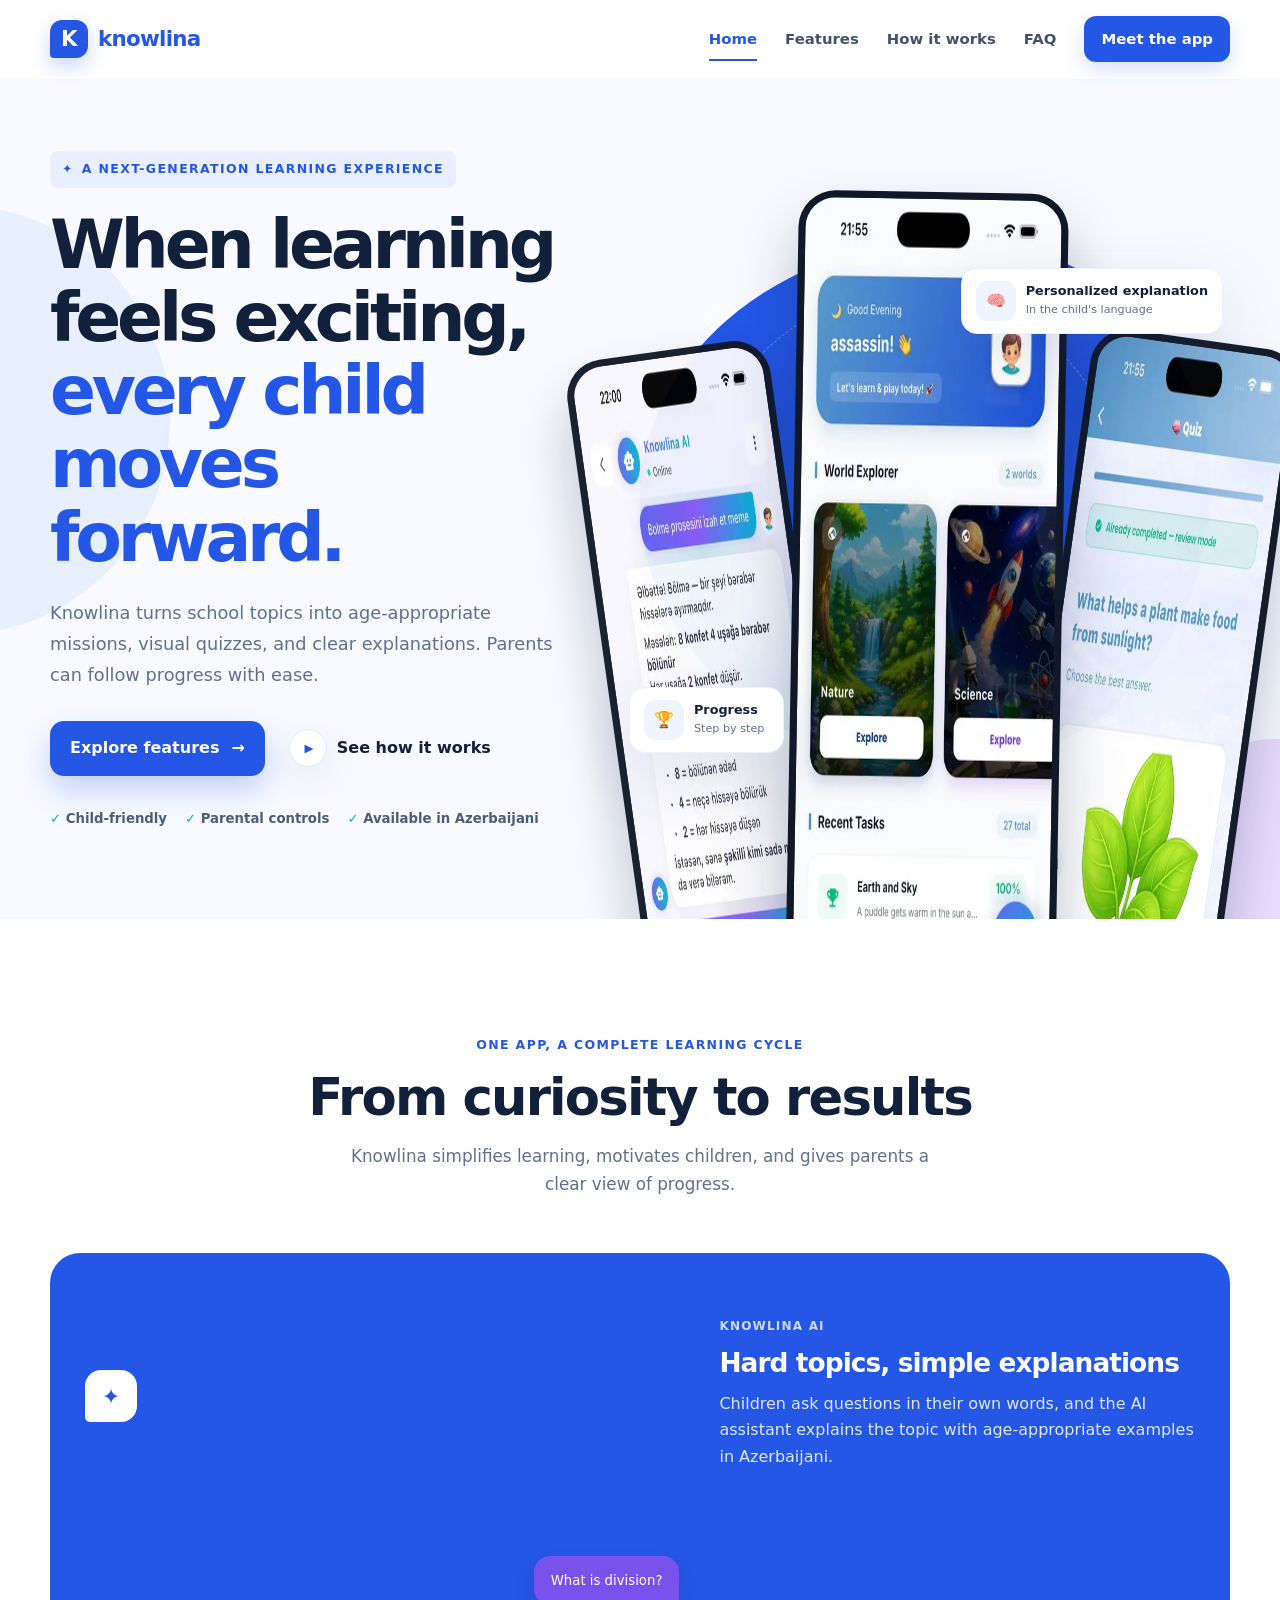
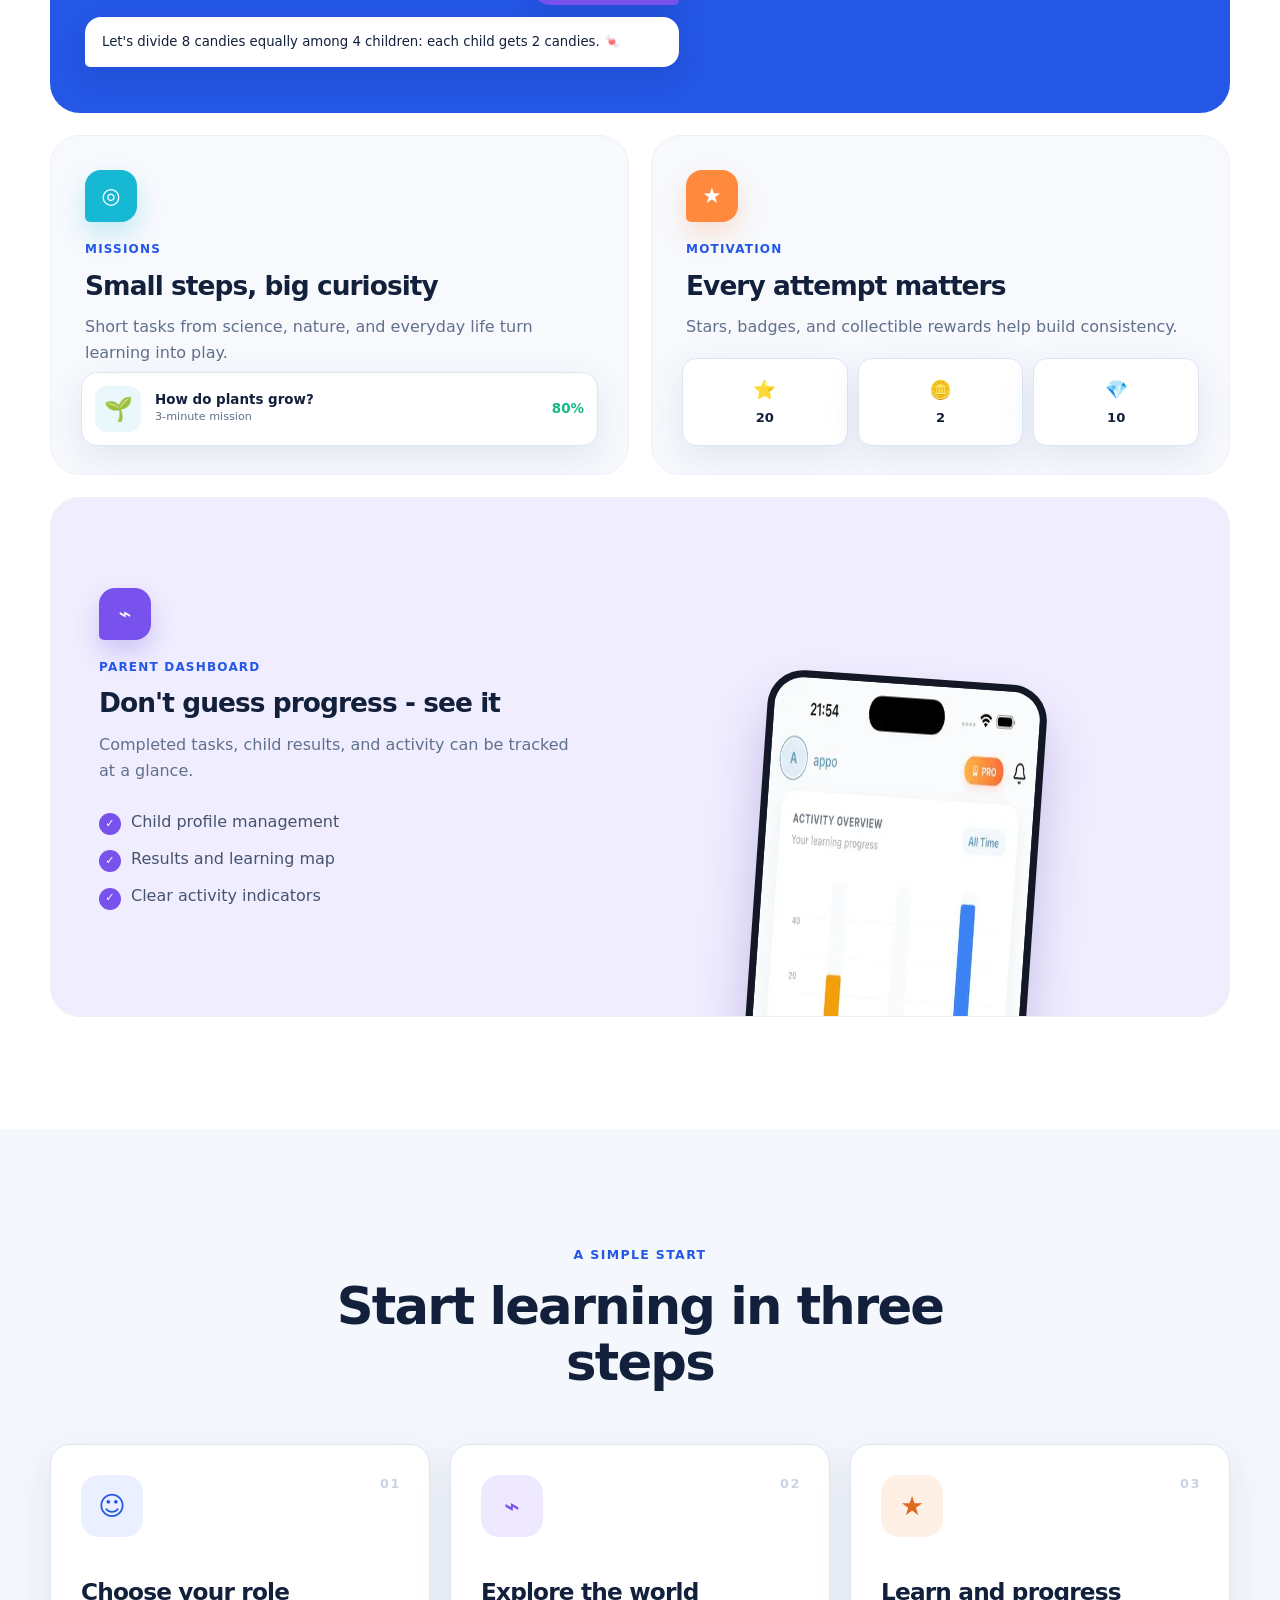
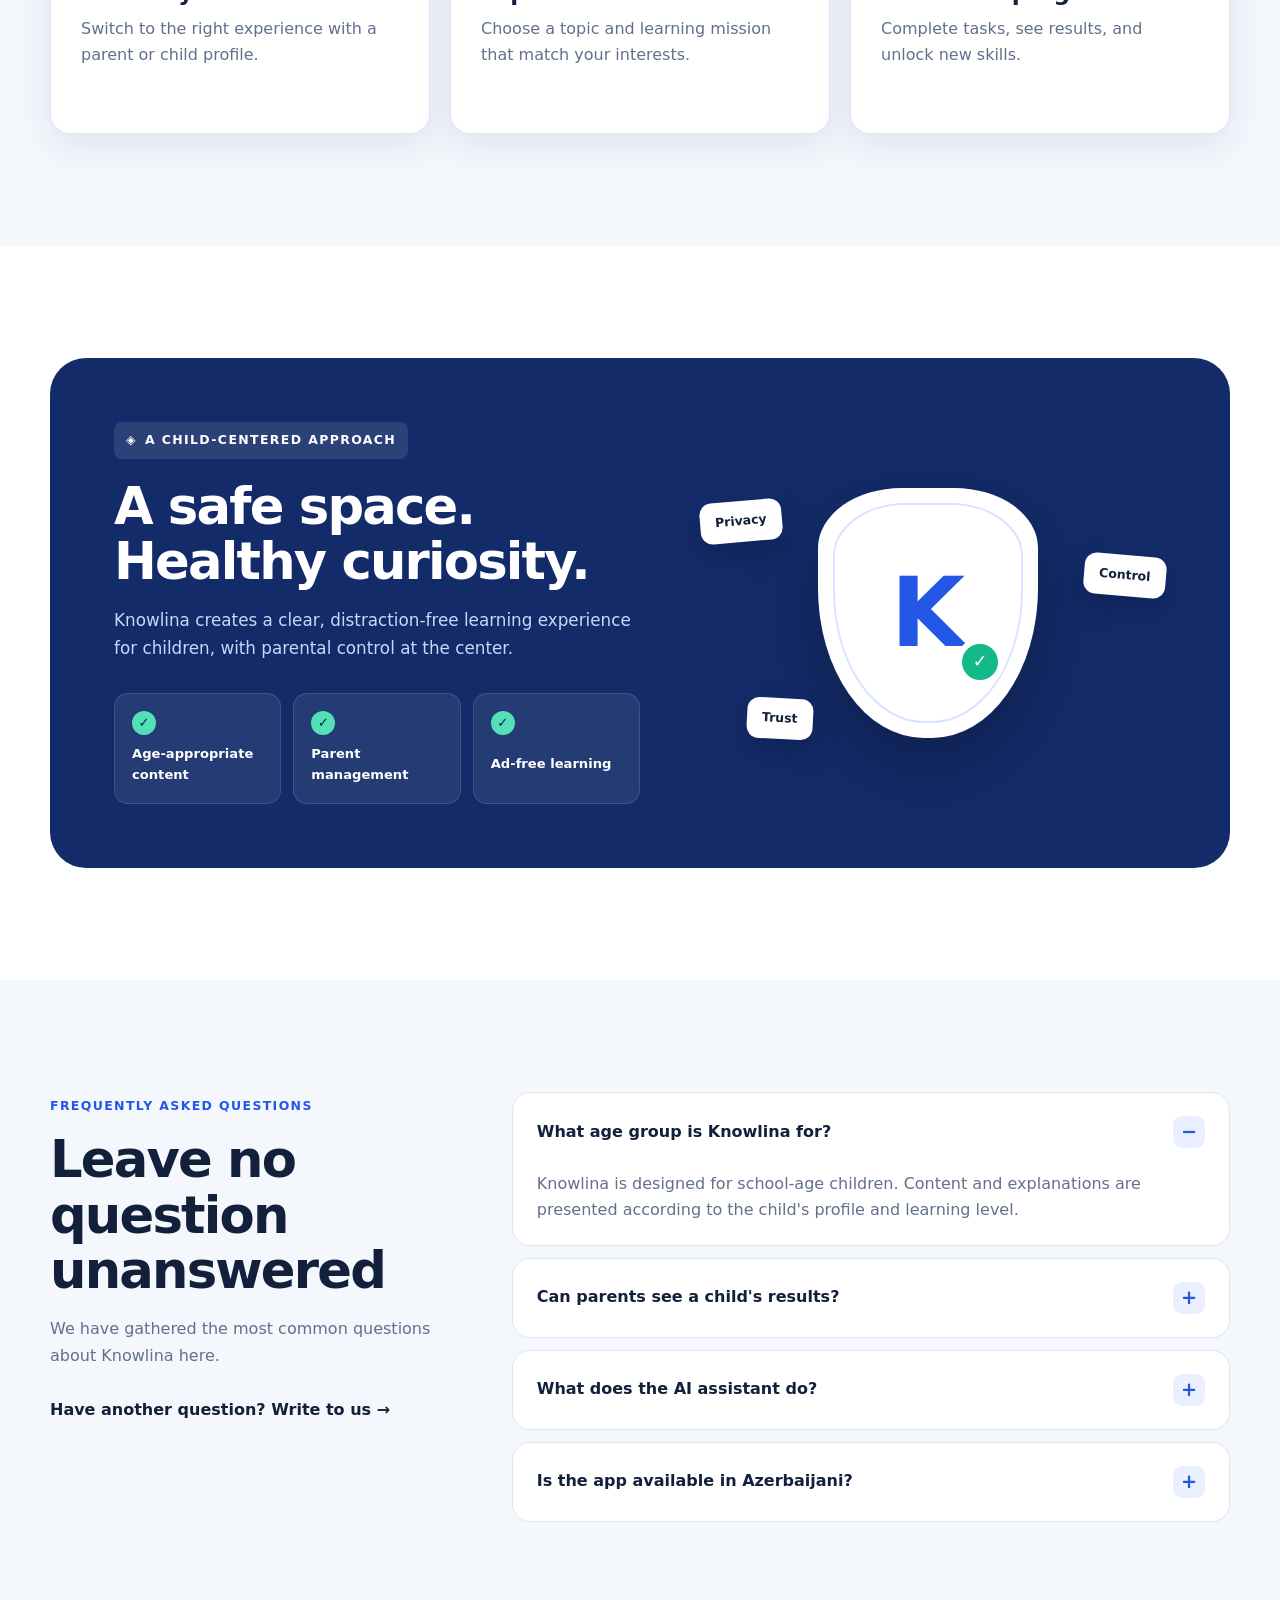
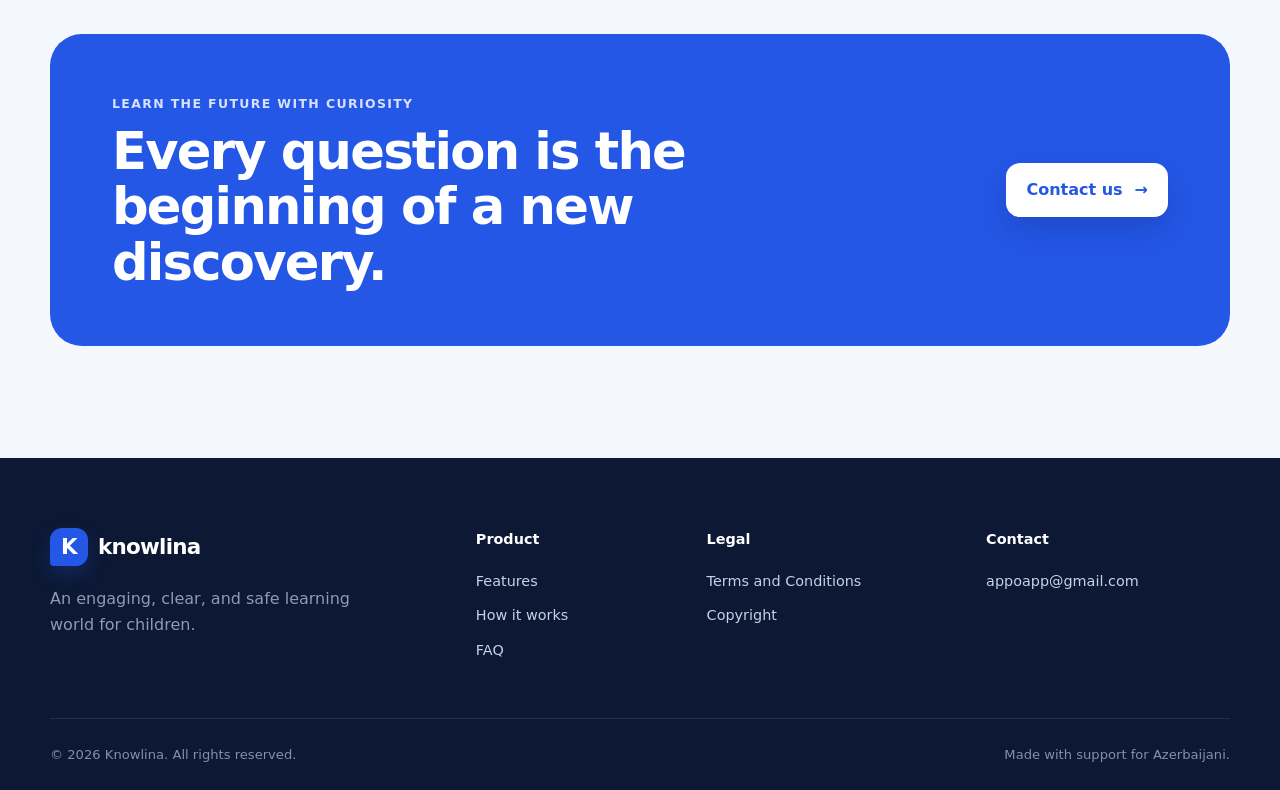
==== index.html @ 9c998788 "first commit" ====
<!doctype html>
<html lang="en">
<head>
  <meta charset="utf-8">
  <meta name="viewport" content="width=device-width, initial-scale=1">
  <meta name="description" content="Knowlina is an AI-supported, interactive, and safe learning app for children.">
  <meta name="theme-color" content="#2457e6">
  <title>Knowlina - Learn, discover, grow</title>
  <link rel="icon" type="image/svg+xml" href="data:image/svg+xml,%3Csvg xmlns='http://www.w3.org/2000/svg' viewBox='0 0 64 64'%3E%3Crect width='64' height='64' rx='16' fill='%232457e6'/%3E%3Cpath d='M18 17v30h8V36l12 11h11L33 32l15-15H37L26 29V17z' fill='white'/%3E%3C/svg%3E">
  <link rel="stylesheet" href="./styles.css">
  <script src="./script.js" defer></script>
</head>
<body>
  <a class="skip-link" href="#main">Skip to content</a>
  <header class="site-header" data-header>
    <div class="container nav-wrap">
      <a class="brand" href="index.html" aria-label="Knowlina home page">
        <span class="brand-mark" aria-hidden="true">K</span>
        <span>knowlina</span>
      </a>
      <button class="menu-button" type="button" aria-expanded="false" aria-controls="main-navigation" data-menu-button>
        <span></span><span></span><span></span><span class="sr-only">Open menu</span>
      </button>
      <nav class="main-nav" id="main-navigation" aria-label="Main navigation" data-nav>
        <a class="is-active" href="index.html">Home</a>
        <a href="#features">Features</a>
        <a href="#how-it-works">How it works</a>
        <a href="#faq">FAQ</a>
        <a class="nav-pill" href="#meet-app">Meet the app</a>
      </nav>
    </div>
  </header>

  <main id="main">
    <section class="hero" id="meet-app">
      <div class="container hero-grid">
        <div class="hero-copy reveal">
          <span class="eyebrow"><span aria-hidden="true">✦</span> A next-generation learning experience</span>
          <h1>When learning feels exciting, <span>every child moves forward.</span></h1>
          <p>Knowlina turns school topics into age-appropriate missions, visual quizzes, and clear explanations. Parents can follow progress with ease.</p>
          <div class="hero-actions">
            <a class="button button-primary" href="#features">Explore features <span aria-hidden="true">→</span></a>
            <a class="text-link" href="#how-it-works"><span class="play" aria-hidden="true">▶</span> See how it works</a>
          </div>
          <div class="trust-row" aria-label="Knowlina advantages">
            <span>✓ Child-friendly</span>
            <span>✓ Parental controls</span>
            <span>✓ Available in Azerbaijani</span>
          </div>
        </div>

        <div class="phone-stage reveal" aria-label="Screens from the Knowlina app">
          <div class="orbit orbit-one" aria-hidden="true"></div>
          <div class="orbit orbit-two" aria-hidden="true"></div>
          <figure class="phone phone-left">
            <img src="./assets/ai-chat.webp" alt="Knowlina AI assistant explains a topic in Azerbaijani" width="420" height="913">
          </figure>
          <figure class="phone phone-main">
            <img src="./assets/child-home.webp" alt="Nature and science topics in the Knowlina child dashboard" width="420" height="913">
          </figure>
          <figure class="phone phone-right">
            <img src="./assets/quiz.webp" alt="Knowlina vizual biologiya testi" width="420" height="913">
          </figure>
          <div class="float-card float-card-top"><span aria-hidden="true">🧠</span><strong>Personalized explanation</strong><small>In the child's language</small></div>
          <div class="float-card float-card-bottom"><span aria-hidden="true">🏆</span><strong>Progress</strong><small>Step by step</small></div>
        </div>
      </div>
    </section>

    <section class="section section-intro" id="features">
      <div class="container">
        <div class="section-heading reveal">
          <span class="kicker">One app, a complete learning cycle</span>
          <h2>From curiosity to results</h2>
          <p>Knowlina simplifies learning, motivates children, and gives parents a clear view of progress.</p>
        </div>

        <div class="feature-grid">
          <article class="feature-card feature-large feature-blue reveal">
            <div class="feature-icon" aria-hidden="true">✦</div>
            <div>
              <span class="card-label">Knowlina AI</span>
              <h3>Hard topics, simple explanations</h3>
              <p>Children ask questions in their own words, and the AI assistant explains the topic with age-appropriate examples in Azerbaijani.</p>
            </div>
            <div class="mini-chat" aria-hidden="true">
              <div class="bubble bubble-user">What is division?</div>
              <div class="bubble bubble-ai">Let's divide 8 candies equally among 4 children: each child gets 2 candies. 🍬</div>
            </div>
          </article>

          <article class="feature-card reveal">
            <div class="feature-icon icon-cyan" aria-hidden="true">◎</div>
            <span class="card-label">Missions</span>
            <h3>Small steps, big curiosity</h3>
            <p>Short tasks from science, nature, and everyday life turn learning into play.</p>
            <div class="mission-strip"><span>🌱</span><div><b>How do plants grow?</b><small>3-minute mission</small></div><strong>80%</strong></div>
          </article>

          <article class="feature-card reveal">
            <div class="feature-icon icon-orange" aria-hidden="true">★</div>
            <span class="card-label">Motivation</span>
            <h3>Every attempt matters</h3>
            <p>Stars, badges, and collectible rewards help build consistency.</p>
            <div class="reward-row" aria-label="Sample rewards"><span>⭐ <b>20</b></span><span>🪙 <b>2</b></span><span>💎 <b>10</b></span></div>
          </article>

          <article class="feature-card feature-wide reveal">
            <div class="parent-copy">
              <div class="feature-icon icon-violet" aria-hidden="true">⌁</div>
              <span class="card-label">Parent dashboard</span>
              <h3>Don't guess progress - see it</h3>
              <p>Completed tasks, child results, and activity can be tracked at a glance.</p>
              <ul class="check-list">
                <li>Child profile management</li>
                <li>Results and learning map</li>
                <li>Clear activity indicators</li>
              </ul>
            </div>
            <figure class="dashboard-shot">
              <img src="./assets/parent-dashboard.webp" alt="Children's activity indicators in the Knowlina parent dashboard" width="420" height="913" loading="lazy">
            </figure>
          </article>
        </div>
      </div>
    </section>

    <section class="section steps-section" id="how-it-works">
      <div class="container">
        <div class="section-heading reveal">
          <span class="kicker">A simple start</span>
          <h2>Start learning in three steps</h2>
        </div>
        <div class="steps">
          <article class="step reveal"><span class="step-number">01</span><div class="step-symbol" aria-hidden="true">☺</div><h3>Choose your role</h3><p>Switch to the right experience with a parent or child profile.</p></article>
          <article class="step reveal"><span class="step-number">02</span><div class="step-symbol" aria-hidden="true">⌁</div><h3>Explore the world</h3><p>Choose a topic and learning mission that match your interests.</p></article>
          <article class="step reveal"><span class="step-number">03</span><div class="step-symbol" aria-hidden="true">★</div><h3>Learn and progress</h3><p>Complete tasks, see results, and unlock new skills.</p></article>
        </div>
      </div>
    </section>

    <section class="section safety-section">
      <div class="container safety-card reveal">
        <div class="safety-copy">
          <span class="eyebrow eyebrow-light"><span aria-hidden="true">◈</span> A child-centered approach</span>
          <h2>A safe space. Healthy curiosity.</h2>
          <p>Knowlina creates a clear, distraction-free learning experience for children, with parental control at the center.</p>
          <div class="safety-points">
            <div><span aria-hidden="true">✓</span><strong>Age-appropriate content</strong></div>
            <div><span aria-hidden="true">✓</span><strong>Parent management</strong></div>
            <div><span aria-hidden="true">✓</span><strong>Ad-free learning</strong></div>
          </div>
        </div>
        <div class="safety-visual" aria-hidden="true">
          <div class="shield">K<span>✓</span></div>
          <div class="safe-tag tag-one">Privacy</div>
          <div class="safe-tag tag-two">Control</div>
          <div class="safe-tag tag-three">Trust</div>
        </div>
      </div>
    </section>

    <section class="section faq-section" id="faq">
      <div class="container faq-layout">
        <div class="faq-intro reveal">
          <span class="kicker">Frequently asked questions</span>
          <h2>Leave no question unanswered</h2>
          <p>We have gathered the most common questions about Knowlina here.</p>
          <a class="text-link" href="mailto:appoapp@gmail.com">Have another question? Write to us →</a>
        </div>
        <div class="accordion" data-accordion>
          <article class="faq-item reveal">
            <button type="button" aria-expanded="true"><span>What age group is Knowlina for?</span><span class="faq-plus" aria-hidden="true">−</span></button>
            <div class="faq-answer"><p>Knowlina is designed for school-age children. Content and explanations are presented according to the child's profile and learning level.</p></div>
          </article>
          <article class="faq-item reveal">
            <button type="button" aria-expanded="false"><span>Can parents see a child's results?</span><span class="faq-plus" aria-hidden="true">+</span></button>
            <div class="faq-answer" hidden><p>Yes. In the parent dashboard, completed missions, task results, and overall activity can be tracked.</p></div>
          </article>
          <article class="faq-item reveal">
            <button type="button" aria-expanded="false"><span>What does the AI assistant do?</span><span class="faq-plus" aria-hidden="true">+</span></button>
            <div class="faq-answer" hidden><p>The AI assistant explains topics in simple language and supports learning. Its answers are not a replacement for a teacher or professional advice.</p></div>
          </article>
          <article class="faq-item reveal">
            <button type="button" aria-expanded="false"><span>Is the app available in Azerbaijani?</span><span class="faq-plus" aria-hidden="true">+</span></button>
            <div class="faq-answer" hidden><p>Yes. Knowlina supports use and explanations in Azerbaijani.</p></div>
          </article>
        </div>
      </div>
    </section>

    <section class="closing-section">
      <div class="container closing-card reveal">
        <div><span class="kicker kicker-light">Learn the future with curiosity</span><h2>Every question is the beginning of a new discovery.</h2></div>
        <a class="button button-light" href="mailto:appoapp@gmail.com">Contact us <span aria-hidden="true">→</span></a>
      </div>
    </section>
  </main>

  <footer class="site-footer">
    <div class="container footer-main">
      <div class="footer-brand">
        <a class="brand brand-footer" href="./"><span class="brand-mark" aria-hidden="true">K</span><span>knowlina</span></a>
        <p>An engaging, clear, and safe learning world for children.</p>
      </div>
      <div class="footer-links"><strong>Product</strong><a href="#features">Features</a><a href="#how-it-works">How it works</a><a href="#faq">FAQ</a></div>
      <div class="footer-links"><strong>Legal</strong><a href="terms.html">Terms and Conditions</a><a href="copyright.html">Copyright</a></div>
      <div class="footer-links"><strong>Contact</strong><a href="mailto:appoapp@gmail.com">appoapp@gmail.com</a></div>
    </div>
    <div class="container footer-bottom"><span>© <span data-year>2026</span> Knowlina. All rights reserved.</span><span>Made with support for Azerbaijani.</span></div>
  </footer>
</body>
</html>
---- styles.css ----
:root {
  --ink: #12203b;
  --muted: #61708c;
  --blue: #2457e6;
  --blue-deep: #153cb5;
  --cyan: #16b8d4;
  --violet: #7952ee;
  --orange: #ff8a3d;
  --mint: #13b989;
  --line: #dfe6f2;
  --surface: #f4f7fc;
  --white: #ffffff;
  --shadow: 0 24px 70px rgba(33, 58, 117, 0.14);
  --shadow-soft: 0 12px 35px rgba(40, 67, 128, 0.1);
  --radius-lg: 30px;
  --radius-md: 20px;
  --container: 1180px;
}

* { box-sizing: border-box; }
html { scroll-behavior: smooth; }
body {
  margin: 0;
  color: var(--ink);
  background: var(--white);
  font-family: Inter, ui-sans-serif, system-ui, -apple-system, BlinkMacSystemFont, "Segoe UI", sans-serif;
  font-size: 16px;
  line-height: 1.65;
  -webkit-font-smoothing: antialiased;
  overflow-x: hidden;
}
body.menu-open { overflow: hidden; }
img { display: block; max-width: 100%; }
a { color: inherit; text-decoration: none; }
button { font: inherit; }
h1, h2, h3, p { margin-top: 0; }
h1, h2, h3 { font-family: ui-rounded, "Arial Rounded MT Bold", Inter, ui-sans-serif, system-ui, sans-serif; letter-spacing: -0.035em; line-height: 1.08; }
p { color: var(--muted); }
.container { width: min(calc(100% - 40px), var(--container)); margin-inline: auto; }
.sr-only { position: absolute; width: 1px; height: 1px; padding: 0; margin: -1px; overflow: hidden; clip: rect(0, 0, 0, 0); white-space: nowrap; border: 0; }
.skip-link { position: fixed; left: 16px; top: -80px; z-index: 100; padding: 12px 18px; color: #fff; background: var(--ink); border-radius: 10px; transition: top .2s ease; }
.skip-link:focus { top: 16px; }

.site-header { position: sticky; top: 0; z-index: 50; background: rgba(255,255,255,.94); border-bottom: 1px solid transparent; backdrop-filter: blur(16px); transition: border-color .2s ease, box-shadow .2s ease; }
.site-header.is-scrolled { border-color: rgba(223,230,242,.9); box-shadow: 0 6px 24px rgba(35, 52, 95, .06); }
.nav-wrap { min-height: 78px; display: flex; align-items: center; justify-content: space-between; gap: 24px; }
.brand { display: inline-flex; align-items: center; gap: 10px; color: var(--blue); font-size: 1.34rem; font-weight: 850; letter-spacing: -.035em; }
.brand-mark { width: 38px; height: 38px; display: inline-grid; place-items: center; color: #fff; background: var(--blue); border-radius: 12px 12px 12px 4px; font-weight: 900; box-shadow: 0 8px 20px rgba(36,87,230,.24); }
.main-nav { display: flex; align-items: center; gap: 28px; color: #44516b; font-size: .93rem; font-weight: 650; }
.main-nav a { position: relative; transition: color .2s ease; }
.main-nav a:hover, .main-nav a:focus-visible, .main-nav a.is-active { color: var(--blue); }
.main-nav a:not(.nav-pill).is-active::after { content: ""; position: absolute; left: 0; right: 0; bottom: -10px; height: 2px; background: var(--blue); }
.main-nav .nav-pill { padding: 11px 17px; color: #fff; background: var(--blue); border-radius: 12px; box-shadow: 0 8px 20px rgba(36,87,230,.18); }
.main-nav .nav-pill:hover { color: #fff; background: var(--blue-deep); }
.menu-button { display: none; width: 44px; height: 44px; padding: 10px; border: 0; background: var(--surface); border-radius: 12px; cursor: pointer; }
.menu-button > span:not(.sr-only) { display: block; width: 22px; height: 2px; margin: 4px auto; background: var(--ink); border-radius: 4px; }

.hero { position: relative; min-height: 780px; display: flex; align-items: center; padding: 72px 0 90px; background: #f8faff; overflow: hidden; }
.hero::before { content: ""; position: absolute; width: 430px; height: 430px; left: -260px; top: 15%; background: #e8efff; border-radius: 50%; }
.hero::after { content: ""; position: absolute; width: 250px; height: 250px; right: -120px; bottom: -70px; background: #e9ddff; border-radius: 50%; }
.hero-grid { position: relative; z-index: 1; display: grid; grid-template-columns: .92fr 1.08fr; align-items: center; gap: 54px; }
.hero-copy { max-width: 590px; }
.eyebrow, .kicker { display: inline-flex; align-items: center; gap: 8px; color: var(--blue); font-size: .78rem; font-weight: 800; text-transform: uppercase; letter-spacing: .11em; }
.eyebrow { margin-bottom: 20px; padding: 8px 12px; background: #e9efff; border-radius: 8px; }
.hero h1 { margin-bottom: 24px; font-size: clamp(3rem, 5.3vw, 5.2rem); letter-spacing: -.062em; }
.hero h1 span { color: var(--blue); }
.hero-copy > p { max-width: 560px; margin-bottom: 30px; font-size: 1.11rem; line-height: 1.75; }
.hero-actions { display: flex; align-items: center; gap: 24px; flex-wrap: wrap; }
.button { display: inline-flex; align-items: center; justify-content: center; gap: 12px; min-height: 52px; padding: 14px 20px; border-radius: 14px; font-weight: 780; transition: transform .2s ease, background .2s ease, box-shadow .2s ease; }
.button:hover { transform: translateY(-2px); }
.button-primary { color: #fff; background: var(--blue); box-shadow: 0 14px 30px rgba(36,87,230,.25); }
.button-primary:hover { background: var(--blue-deep); }
.text-link { display: inline-flex; align-items: center; gap: 10px; color: var(--ink); font-weight: 760; }
.text-link:hover { color: var(--blue); }
.play { width: 38px; height: 38px; display: inline-grid; place-items: center; padding-left: 2px; color: var(--blue); background: #fff; border: 1px solid var(--line); border-radius: 50%; box-shadow: var(--shadow-soft); font-size: .72rem; }
.trust-row { display: flex; gap: 18px; flex-wrap: wrap; margin-top: 32px; color: #4e5d77; font-size: .83rem; font-weight: 700; }
.trust-row span::first-letter { color: var(--mint); }

.phone-stage { position: relative; min-height: 640px; }
.phone-stage::before { content: ""; position: absolute; inset: 70px 18px 40px; background: var(--blue); border-radius: 54% 46% 46% 54% / 48% 46% 54% 52%; transform: rotate(-4deg); }
.orbit { position: absolute; border: 1px dashed rgba(255,255,255,.34); border-radius: 50%; z-index: 1; }
.orbit-one { width: 420px; height: 420px; top: 120px; left: 80px; }
.orbit-two { width: 550px; height: 550px; top: 55px; left: 15px; }
.phone { position: absolute; margin: 0; padding: 7px; background: #111827; border-radius: 37px; box-shadow: 0 34px 60px rgba(15, 32, 73, .28); overflow: hidden; }
.phone img { width: 100%; border-radius: 30px; }
.phone-main { z-index: 4; width: 270px; left: 50%; top: 22px; transform: translateX(-50%) rotate(1deg); }
.phone-left { z-index: 2; width: 205px; left: 4px; top: 176px; transform: rotate(-8deg); opacity: .96; }
.phone-right { z-index: 3; width: 210px; right: -10px; top: 165px; transform: rotate(8deg); opacity: .98; }
.float-card { position: absolute; z-index: 6; display: grid; grid-template-columns: 40px 1fr; column-gap: 10px; align-items: center; min-width: 155px; padding: 12px 14px; background: #fff; border: 1px solid #edf1f8; border-radius: 16px; box-shadow: var(--shadow); }
.float-card > span { grid-row: span 2; width: 40px; height: 40px; display: grid; place-items: center; background: #eff4ff; border-radius: 11px; }
.float-card strong { font-size: .8rem; line-height: 1.2; }
.float-card small { color: var(--muted); font-size: .7rem; }
.float-card-top { right: 7px; top: 98px; }
.float-card-bottom { left: 7px; bottom: 57px; }

.section { padding: 112px 0; }
.section-intro { background: #fff; }
.section-heading { max-width: 680px; margin: 0 auto 54px; text-align: center; }
.section-heading .kicker { margin-bottom: 14px; }
.section-heading h2, .safety-copy h2, .faq-intro h2, .closing-card h2 { margin-bottom: 18px; font-size: clamp(2.25rem, 4vw, 3.7rem); }
.section-heading p { max-width: 620px; margin: 0 auto; font-size: 1.05rem; }
.feature-grid { display: grid; grid-template-columns: repeat(2, 1fr); gap: 22px; }
.feature-card { position: relative; min-height: 340px; padding: 34px; background: #f7f9fd; border: 1px solid #edf1f7; border-radius: var(--radius-lg); overflow: hidden; }
.feature-card h3 { margin: 12px 0 14px; font-size: 1.65rem; }
.feature-card p { max-width: 560px; margin-bottom: 24px; }
.feature-large { min-height: 460px; display: grid; grid-template-columns: 1fr .8fr; grid-column: span 2; gap: 40px; align-items: center; }
.feature-blue { color: #fff; background: var(--blue); border-color: transparent; }
.feature-blue p { color: #dfe7ff; }
.feature-blue .card-label { color: #fff; opacity: .78; }
.feature-icon { width: 52px; height: 52px; display: grid; place-items: center; color: #fff; background: var(--violet); border-radius: 16px 16px 16px 5px; font-size: 1.35rem; box-shadow: 0 12px 24px rgba(93,70,212,.23); }
.feature-blue .feature-icon { background: #fff; color: var(--blue); box-shadow: none; }
.icon-cyan { background: var(--cyan); box-shadow: 0 12px 24px rgba(22,184,212,.22); }
.icon-orange { background: var(--orange); box-shadow: 0 12px 24px rgba(255,138,61,.22); }
.icon-violet { background: var(--violet); }
.card-label { display: block; margin-top: 18px; color: var(--blue); font-size: .75rem; font-weight: 850; text-transform: uppercase; letter-spacing: .1em; }
.mini-chat { display: flex; flex-direction: column; gap: 12px; }
.bubble { padding: 15px 17px; border-radius: 16px; font-size: .83rem; line-height: 1.45; box-shadow: 0 12px 30px rgba(10,27,70,.12); }
.bubble-user { align-self: flex-end; max-width: 78%; color: #fff; background: var(--violet); border-bottom-right-radius: 5px; }
.bubble-ai { color: var(--ink); background: #fff; border-bottom-left-radius: 5px; }
.mission-strip { position: absolute; left: 30px; right: 30px; bottom: 28px; display: grid; grid-template-columns: 48px 1fr auto; align-items: center; gap: 12px; padding: 13px; background: #fff; border: 1px solid var(--line); border-radius: 16px; box-shadow: var(--shadow-soft); }
.mission-strip > span { width: 46px; height: 46px; display: grid; place-items: center; background: #eaf7fb; border-radius: 12px; font-size: 1.45rem; }
.mission-strip b, .mission-strip small { display: block; }
.mission-strip b { font-size: .84rem; line-height: 1.3; }
.mission-strip small { color: var(--muted); font-size: .7rem; }
.mission-strip strong { color: var(--mint); font-size: .84rem; }
.reward-row { position: absolute; left: 30px; right: 30px; bottom: 28px; display: grid; grid-template-columns: repeat(3, 1fr); gap: 10px; }
.reward-row span { padding: 16px 10px; text-align: center; background: #fff; border: 1px solid var(--line); border-radius: 14px; font-size: 1.15rem; box-shadow: var(--shadow-soft); }
.reward-row b { display: block; margin-top: 2px; color: var(--ink); font-size: .82rem; }
.feature-wide { min-height: 520px; display: grid; grid-template-columns: .92fr 1.08fr; grid-column: span 2; align-items: center; gap: 28px; padding: 48px; background: #f0edff; }
.check-list { display: grid; gap: 11px; padding: 0; list-style: none; color: #46536e; }
.check-list li::before { content: "✓"; display: inline-grid; place-items: center; width: 22px; height: 22px; margin-right: 10px; color: #fff; background: var(--violet); border-radius: 50%; font-size: .7rem; font-weight: 900; }
.dashboard-shot { position: relative; width: 280px; height: 390px; margin: 80px auto -150px; padding: 7px; background: #141725; border-radius: 36px; box-shadow: 0 32px 50px rgba(70,52,150,.25); overflow: hidden; transform: rotate(4deg); }
.dashboard-shot img { width: 100%; border-radius: 29px; }

.steps-section { background: var(--surface); }
.steps { display: grid; grid-template-columns: repeat(3, 1fr); gap: 20px; }
.step { position: relative; min-height: 290px; padding: 30px; background: #fff; border: 1px solid var(--line); border-radius: var(--radius-md); box-shadow: var(--shadow-soft); }
.step-number { position: absolute; top: 28px; right: 28px; color: #c9d3e6; font-size: .8rem; font-weight: 850; letter-spacing: .12em; }
.step-symbol { width: 62px; height: 62px; display: grid; place-items: center; margin-bottom: 42px; color: var(--blue); background: #eaf0ff; border-radius: 18px; font-size: 1.65rem; font-weight: 900; }
.step:nth-child(2) .step-symbol { color: var(--violet); background: #eee9ff; }
.step:nth-child(3) .step-symbol { color: #df6a20; background: #fff0e6; }
.step h3 { margin-bottom: 12px; font-size: 1.45rem; }
.step p { margin-bottom: 0; }

.safety-section { background: #fff; }
.safety-card { min-height: 500px; display: grid; grid-template-columns: 1.05fr .95fr; align-items: center; gap: 50px; padding: 64px; color: #fff; background: #132b69; border-radius: 36px; overflow: hidden; }
.eyebrow-light { color: #fff; background: rgba(255,255,255,.1); }
.safety-copy p { max-width: 570px; color: #c9d7fa; font-size: 1.05rem; }
.safety-points { display: grid; grid-template-columns: repeat(3, 1fr); gap: 12px; margin-top: 30px; }
.safety-points div { display: grid; gap: 8px; padding: 17px; background: rgba(255,255,255,.08); border: 1px solid rgba(255,255,255,.12); border-radius: 14px; font-size: .82rem; }
.safety-points span { width: 24px; height: 24px; display: grid; place-items: center; color: #08204f; background: #55dfb7; border-radius: 50%; font-weight: 900; }
.safety-visual { position: relative; min-height: 360px; }
.shield { position: absolute; left: 50%; top: 50%; width: 220px; height: 250px; display: grid; place-items: center; color: var(--blue); background: #fff; border-radius: 38% 38% 48% 48% / 24% 24% 60% 60%; transform: translate(-50%, -50%); font-size: 6rem; font-weight: 900; box-shadow: 0 28px 70px rgba(0,0,0,.25); }
.shield::before { content: ""; position: absolute; inset: 15px; border: 2px solid #d8e4ff; border-radius: inherit; }
.shield span { position: absolute; right: 34px; bottom: 52px; width: 48px; height: 48px; display: grid; place-items: center; color: #fff; background: var(--mint); border: 6px solid #fff; border-radius: 50%; font-size: 1.1rem; }
.safe-tag { position: absolute; padding: 10px 15px; color: var(--ink); background: #fff; border-radius: 12px; box-shadow: 0 12px 30px rgba(0,0,0,.18); font-size: .78rem; font-weight: 800; }
.tag-one { left: 2%; top: 19%; transform: rotate(-5deg); }
.tag-two { right: 0; top: 34%; transform: rotate(5deg); }
.tag-three { left: 12%; bottom: 15%; transform: rotate(3deg); }

.faq-section { background: var(--surface); }
.faq-layout { display: grid; grid-template-columns: .7fr 1.3fr; gap: 75px; align-items: start; }
.faq-intro { position: sticky; top: 120px; }
.faq-intro .kicker { margin-bottom: 16px; }
.faq-intro p { margin-bottom: 28px; }
.accordion { display: grid; gap: 12px; }
.faq-item { background: #fff; border: 1px solid var(--line); border-radius: 18px; overflow: hidden; }
.faq-item button { width: 100%; display: flex; align-items: center; justify-content: space-between; gap: 20px; padding: 23px 24px; color: var(--ink); background: transparent; border: 0; text-align: left; font-weight: 780; cursor: pointer; }
.faq-item button:focus-visible { outline: 3px solid #9db5ff; outline-offset: -3px; }
.faq-plus { flex: 0 0 32px; height: 32px; display: grid; place-items: center; color: var(--blue); background: #eaf0ff; border-radius: 9px; font-size: 1.2rem; }
.faq-answer { padding: 0 24px 21px; }
.faq-answer p { margin: 0; }

.closing-section { padding: 0 0 112px; background: var(--surface); }
.closing-card { display: flex; align-items: center; justify-content: space-between; gap: 40px; padding: 56px 62px; color: #fff; background: var(--blue); border-radius: 32px; }
.closing-card h2 { max-width: 700px; margin: 8px 0 0; }
.kicker-light { color: #d7e1ff; }
.button-light { flex: 0 0 auto; color: var(--blue); background: #fff; box-shadow: 0 14px 30px rgba(10,31,90,.2); }
.button-light:hover { background: #edf2ff; }

.site-footer { color: #c7d1e7; background: #0c1834; }
.footer-main { display: grid; grid-template-columns: 1.5fr .7fr .9fr 1fr; gap: 60px; padding: 70px 0 55px; }
.brand-footer { color: #fff; }
.footer-brand p { max-width: 300px; margin: 20px 0 0; color: #8f9ab3; }
.footer-links { display: grid; align-content: start; gap: 11px; font-size: .9rem; }
.footer-links strong { margin-bottom: 7px; color: #fff; }
.footer-links a:hover { color: #fff; }
.footer-bottom { min-height: 72px; display: flex; align-items: center; justify-content: space-between; gap: 24px; border-top: 1px solid rgba(255,255,255,.1); color: #8290ad; font-size: .82rem; }
.footer-bottom div { display: flex; gap: 24px; }
.footer-bottom a:hover { color: #fff; }

.legal-page { background: #f7f9fd; }
.legal-hero { color: #fff; background: var(--blue); }
.legal-hero-violet { background: #5638bd; }
.legal-hero-inner { position: relative; min-height: 390px; display: flex; flex-direction: column; align-items: center; justify-content: center; padding-block: 72px; text-align: center; overflow: hidden; }
.legal-hero-inner::before, .legal-hero-inner::after { content: ""; position: absolute; border: 1px solid rgba(255,255,255,.15); border-radius: 50%; }
.legal-hero-inner::before { width: 300px; height: 300px; left: -130px; top: -120px; }
.legal-hero-inner::after { width: 190px; height: 190px; right: -60px; bottom: -90px; }
.back-link { position: absolute; left: 0; top: 32px; color: #dbe4ff; font-size: .87rem; font-weight: 700; }
.back-link:hover { color: #fff; }
.legal-symbol { width: 56px; height: 56px; display: grid; place-items: center; margin-bottom: 18px; color: var(--blue); background: #fff; border-radius: 16px; box-shadow: 0 14px 30px rgba(10,27,80,.2); font-size: 1.7rem; font-weight: 900; }
.legal-hero-violet .legal-symbol { color: #5638bd; }
.legal-hero h1 { margin-bottom: 15px; font-size: clamp(2.6rem, 5vw, 4.5rem); }
.legal-hero p { max-width: 650px; margin-bottom: 20px; color: #dbe4ff; font-size: 1.05rem; }
.updated { padding: 7px 11px; background: rgba(255,255,255,.12); border-radius: 8px; font-size: .76rem; font-weight: 700; }
.legal-shell { display: grid; grid-template-columns: 270px minmax(0, 740px); justify-content: center; gap: 70px; padding-top: 74px; padding-bottom: 110px; }
.legal-aside { position: sticky; top: 110px; align-self: start; padding: 24px; background: #fff; border: 1px solid var(--line); border-radius: 18px; box-shadow: var(--shadow-soft); }
.legal-aside > strong { display: block; margin-bottom: 14px; font-size: .9rem; }
.legal-aside nav { display: grid; }
.legal-aside a { padding: 8px 0 8px 13px; color: #697791; border-left: 2px solid #e1e7f2; font-size: .8rem; }
.legal-aside a:hover, .legal-aside a:focus-visible { color: var(--blue); border-left-color: var(--blue); }
.legal-content { min-width: 0; }
.legal-note { margin-bottom: 42px; padding: 24px 26px; background: #eaf0ff; border-left: 4px solid var(--blue); border-radius: 0 16px 16px 0; }
.legal-note-violet { background: #f0ecff; border-left-color: var(--violet); }
.legal-note strong { display: block; margin-bottom: 6px; }
.legal-note p { margin: 0; }
.legal-content > section { position: relative; padding: 0 0 40px 62px; scroll-margin-top: 110px; }
.legal-content > section + section { padding-top: 4px; border-top: 1px solid var(--line); }
.legal-content h2 { margin: 0 0 16px; font-size: 1.65rem; }
.legal-content p { margin-bottom: 15px; }
.legal-content ul { display: grid; gap: 9px; padding-left: 20px; color: var(--muted); }
.legal-content a { color: var(--blue); font-weight: 700; }
.section-index { position: absolute; left: 0; top: 4px; width: 38px; height: 38px; display: grid; place-items: center; color: var(--blue); background: #eaf0ff; border-radius: 10px; font-size: .72rem; font-weight: 850; }
.contact-card { display: inline-flex; align-items: center; gap: 13px; margin-top: 10px; padding: 14px 18px; background: #fff; border: 1px solid var(--line); border-radius: 14px; box-shadow: var(--shadow-soft); }
.contact-card > span { width: 36px; height: 36px; display: grid; place-items: center; color: #fff; background: var(--violet); border-radius: 10px; }
.contact-card small, .contact-card a { display: block; }
.contact-card small { color: var(--muted); font-size: .72rem; }
.compact-footer .footer-bottom { border-top: 0; }

.reveal { opacity: 0; transform: translateY(18px); transition: opacity .6s ease, transform .6s ease; }
.reveal.is-visible { opacity: 1; transform: none; }

@media (max-width: 1000px) {
  .main-nav { gap: 18px; }
  .hero { padding-top: 56px; }
  .hero-grid { grid-template-columns: 1fr; }
  .hero-copy { max-width: 760px; text-align: center; margin-inline: auto; }
  .hero-copy > p { margin-inline: auto; }
  .hero-actions, .trust-row { justify-content: center; }
  .phone-stage { width: min(100%, 650px); margin-inline: auto; }
  .feature-wide { grid-template-columns: 1fr 1fr; }
  .safety-card { padding: 50px 38px; }
  .safety-points { grid-template-columns: 1fr; }
  .faq-layout { gap: 42px; }
  .footer-main { grid-template-columns: 1.3fr repeat(2, 1fr); }
  .footer-links:last-child { grid-column: 2; }
}

@media (max-width: 780px) {
  .container { width: min(calc(100% - 28px), var(--container)); }
  .nav-wrap { min-height: 68px; }
  .menu-button { display: block; }
  .main-nav { position: fixed; inset: 69px 0 auto; display: grid; gap: 0; padding: 14px 20px 24px; background: #fff; border-bottom: 1px solid var(--line); box-shadow: 0 20px 40px rgba(24,43,84,.14); transform: translateY(-130%); opacity: 0; visibility: hidden; transition: transform .25s ease, opacity .2s ease, visibility .2s ease; }
  .main-nav.is-open { transform: translateY(0); opacity: 1; visibility: visible; }
  .main-nav a { padding: 13px 8px; }
  .main-nav a:not(.nav-pill).is-active::after { display: none; }
  .main-nav .nav-pill { margin-top: 8px; text-align: center; }
  .hero { min-height: auto; padding: 70px 0 80px; }
  .hero h1 { font-size: clamp(2.7rem, 12vw, 4.2rem); }
  .phone-stage { min-height: 570px; transform: scale(.92); transform-origin: top center; margin-bottom: -35px; }
  .phone-main { width: 250px; }
  .phone-left, .phone-right { width: 185px; }
  .phone-left { left: -8px; }
  .phone-right { right: -8px; }
  .section { padding: 84px 0; }
  .feature-grid { grid-template-columns: 1fr; }
  .feature-large, .feature-wide { grid-column: span 1; grid-template-columns: 1fr; }
  .feature-large { padding-bottom: 36px; }
  .feature-wide { min-height: 700px; padding: 34px; }
  .dashboard-shot { margin-bottom: -210px; }
  .steps { grid-template-columns: 1fr; }
  .step { min-height: 230px; }
  .step-symbol { margin-bottom: 28px; }
  .safety-card { grid-template-columns: 1fr; padding: 40px 28px; }
  .safety-visual { min-height: 310px; }
  .faq-layout { grid-template-columns: 1fr; }
  .faq-intro { position: static; }
  .closing-card { align-items: flex-start; flex-direction: column; padding: 38px 28px; }
  .footer-main { grid-template-columns: 1fr 1fr; gap: 40px 24px; }
  .footer-brand { grid-column: span 2; }
  .footer-links:last-child { grid-column: auto; }
  .legal-hero-inner { min-height: 360px; padding-top: 96px; }
  .back-link { left: 14px; }
  .legal-shell { grid-template-columns: 1fr; padding-top: 46px; }
  .legal-aside { position: static; }
  .legal-aside nav { grid-template-columns: 1fr 1fr; }
  .legal-content > section { padding-left: 52px; }
}

@media (max-width: 540px) {
  .hero-actions { align-items: stretch; flex-direction: column; }
  .button { width: 100%; }
  .text-link { justify-content: center; }
  .trust-row { display: grid; grid-template-columns: 1fr 1fr; text-align: left; }
  .phone-stage { min-height: 510px; margin-top: 18px; transform: none; }
  .phone-stage::before { inset: 70px 10px 38px; }
  .phone-main { width: 220px; }
  .phone-left { width: 145px; top: 205px; }
  .phone-right { width: 145px; top: 190px; }
  .float-card { min-width: 136px; padding: 10px; }
  .float-card-top { right: 0; top: 82px; }
  .float-card-bottom { left: 0; bottom: 20px; }
  .orbit { display: none; }
  .feature-card { min-height: 370px; padding: 26px; }
  .feature-large { min-height: 580px; }
  .feature-wide { min-height: 720px; }
  .mission-strip, .reward-row { left: 20px; right: 20px; }
  .reward-row span { padding: 13px 6px; }
  .dashboard-shot { width: 245px; }
  .safety-points { grid-template-columns: 1fr; }
  .shield { width: 180px; height: 210px; font-size: 5rem; }
  .footer-main { grid-template-columns: 1fr; }
  .footer-brand { grid-column: auto; }
  .footer-bottom { align-items: flex-start; flex-direction: column; justify-content: center; padding: 22px 0; }
  .footer-bottom div { flex-direction: column; gap: 8px; }
  .legal-aside nav { grid-template-columns: 1fr; }
  .legal-content > section { padding-left: 0; padding-top: 48px; }
  .legal-content > section + section { padding-top: 52px; }
  .section-index { top: 0; }
  .legal-content > section + section .section-index { top: 12px; }
}

@media (prefers-reduced-motion: reduce) {
  html { scroll-behavior: auto; }
  *, *::before, *::after { transition-duration: .01ms !important; animation-duration: .01ms !important; animation-iteration-count: 1 !important; }
  .reveal { opacity: 1; transform: none; }
}
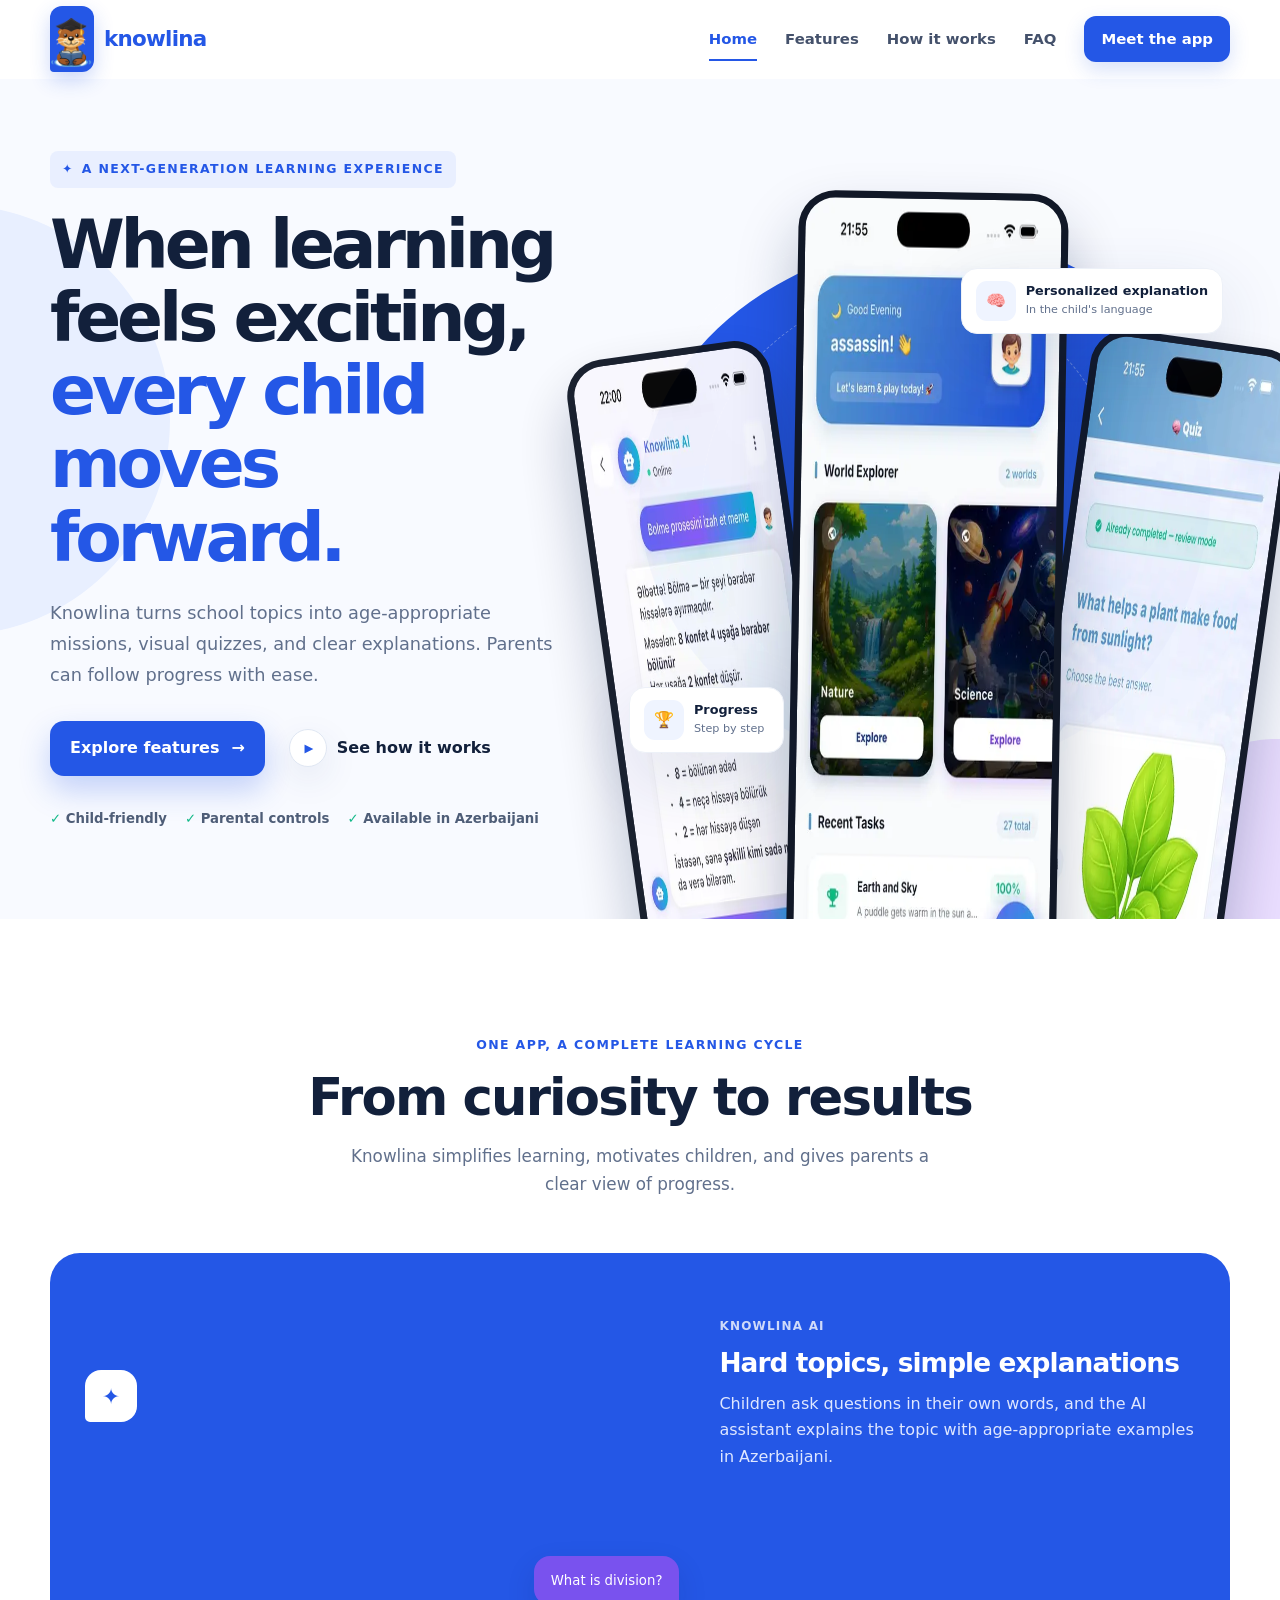
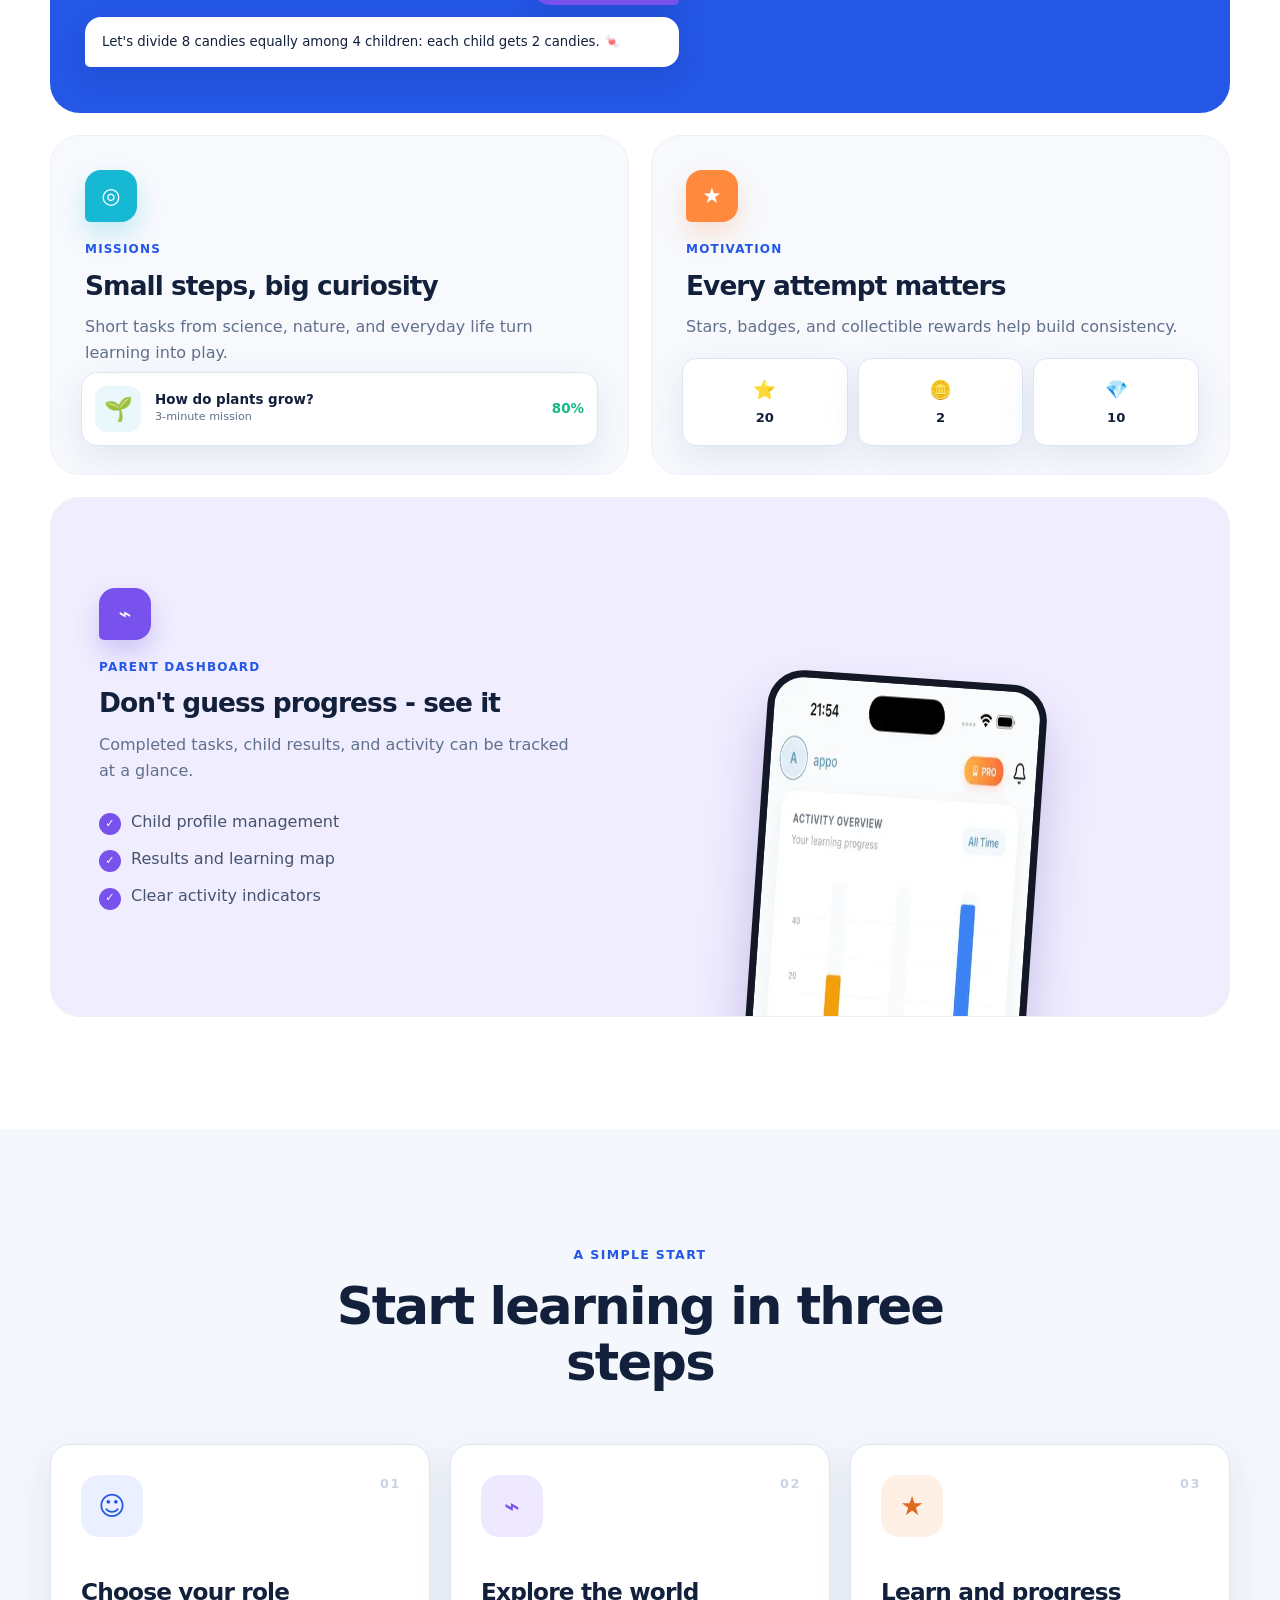
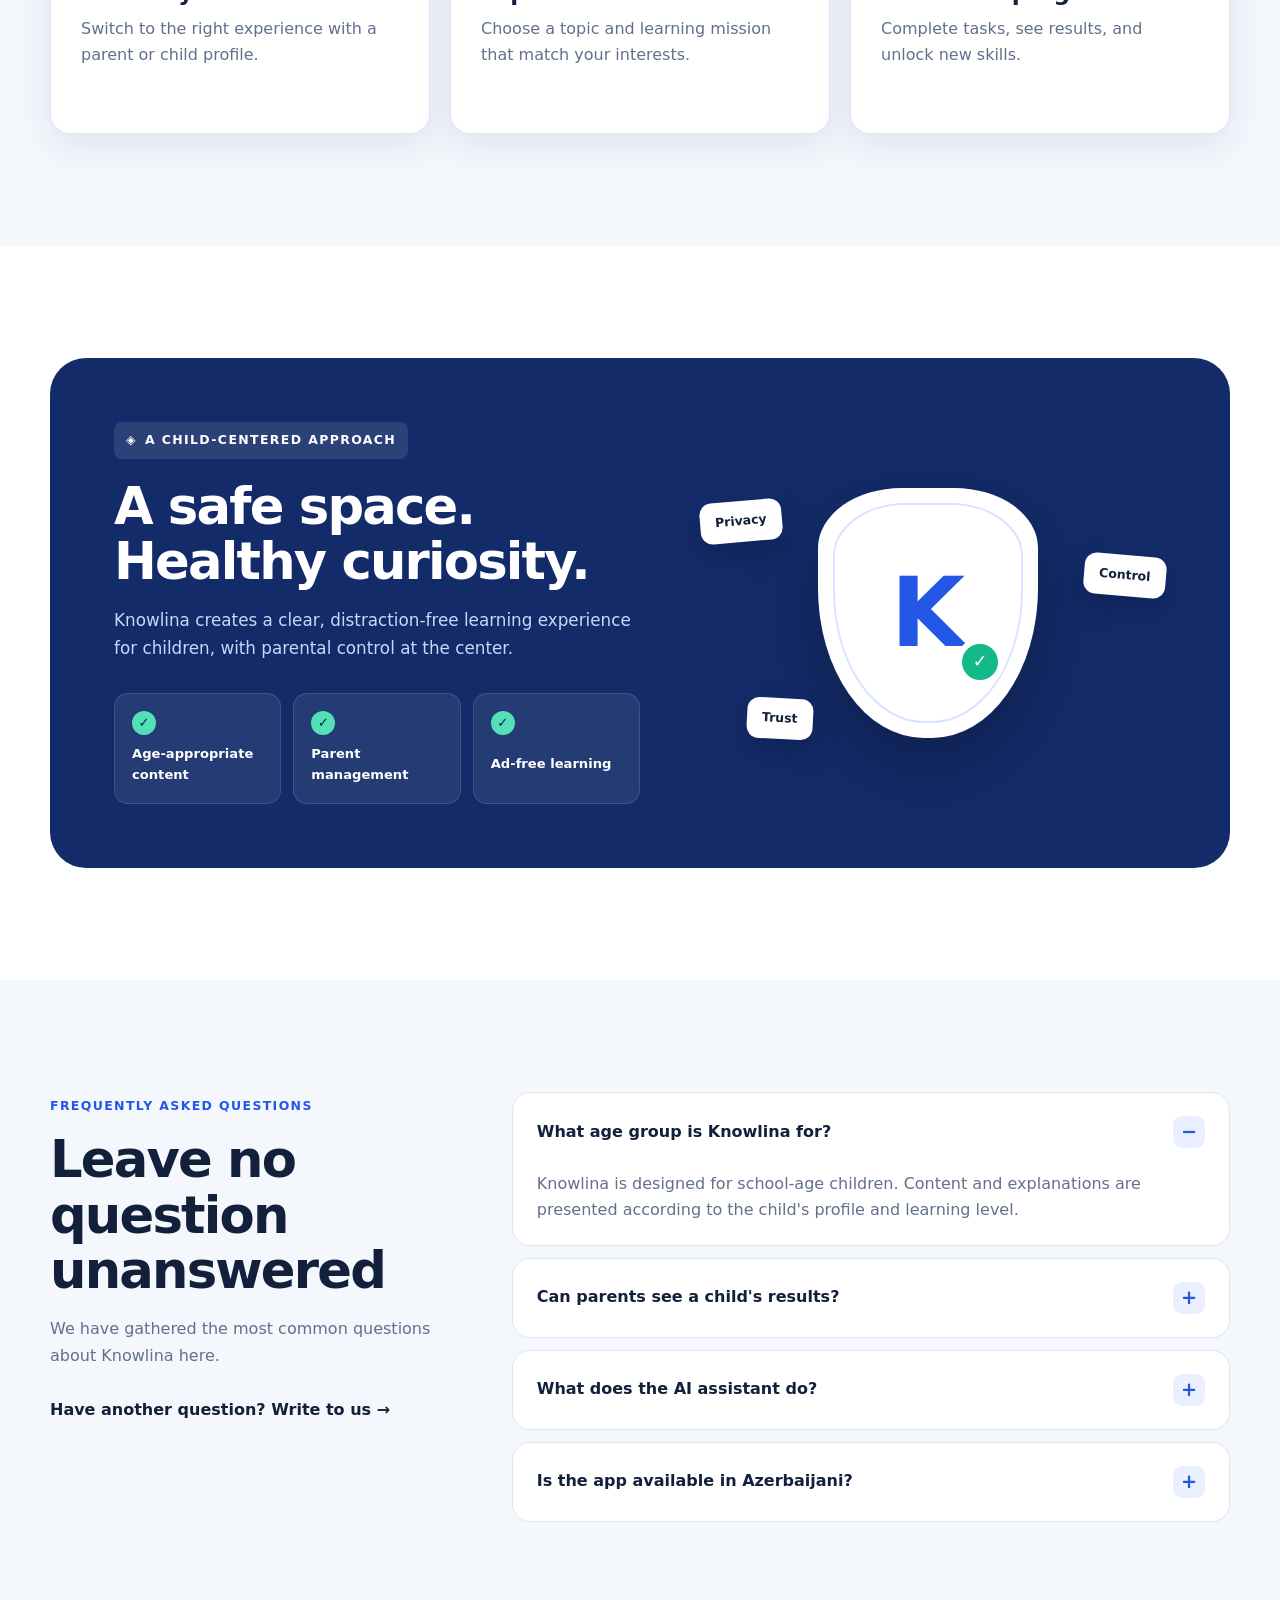
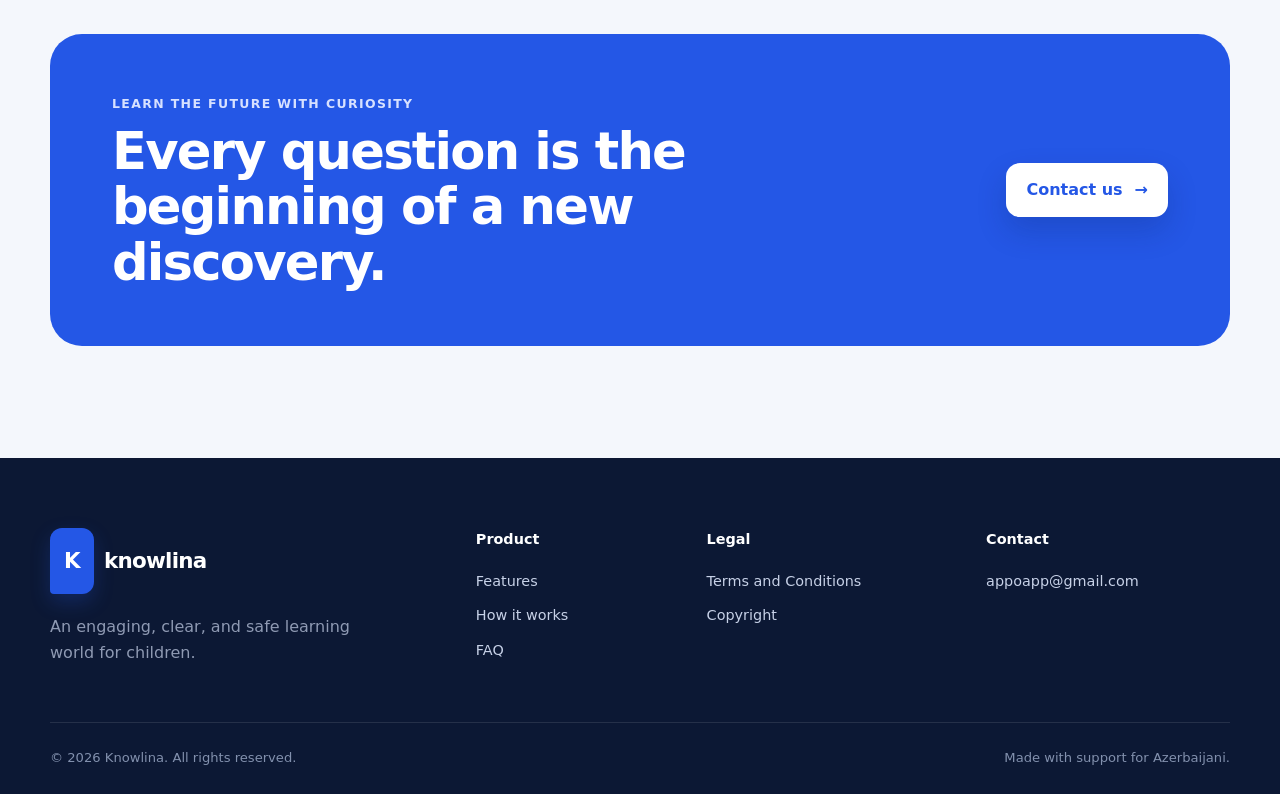
==== commit c0e07a26: "first commit" ====
--- a/index.html
+++ b/index.html
@@ -15,7 +15,7 @@
   <header class="site-header" data-header>
     <div class="container nav-wrap">
       <a class="brand" href="index.html" aria-label="Knowlina home page">
-        <span class="brand-mark" aria-hidden="true">K</span>
+        <span class="brand-mark" aria-hidden="true"><img src="assets/logo.png"></span>
         <span>knowlina</span>
       </a>
       <button class="menu-button" type="button" aria-expanded="false" aria-controls="main-navigation" data-menu-button>
--- a/styles.css
+++ b/styles.css
@@ -45,7 +45,7 @@
 .site-header.is-scrolled { border-color: rgba(223,230,242,.9); box-shadow: 0 6px 24px rgba(35, 52, 95, .06); }
 .nav-wrap { min-height: 78px; display: flex; align-items: center; justify-content: space-between; gap: 24px; }
 .brand { display: inline-flex; align-items: center; gap: 10px; color: var(--blue); font-size: 1.34rem; font-weight: 850; letter-spacing: -.035em; }
-.brand-mark { width: 38px; height: 38px; display: inline-grid; place-items: center; color: #fff; background: var(--blue); border-radius: 12px 12px 12px 4px; font-weight: 900; box-shadow: 0 8px 20px rgba(36,87,230,.24); }
+.brand-mark { width: 44px; height: 66px; display: inline-grid; place-items: center; color: #fff; background: var(--blue); border-radius: 12px 12px 12px 4px; font-weight: 900; box-shadow: 0 8px 20px rgba(36,87,230,.24); }
 .main-nav { display: flex; align-items: center; gap: 28px; color: #44516b; font-size: .93rem; font-weight: 650; }
 .main-nav a { position: relative; transition: color .2s ease; }
 .main-nav a:hover, .main-nav a:focus-visible, .main-nav a.is-active { color: var(--blue); }
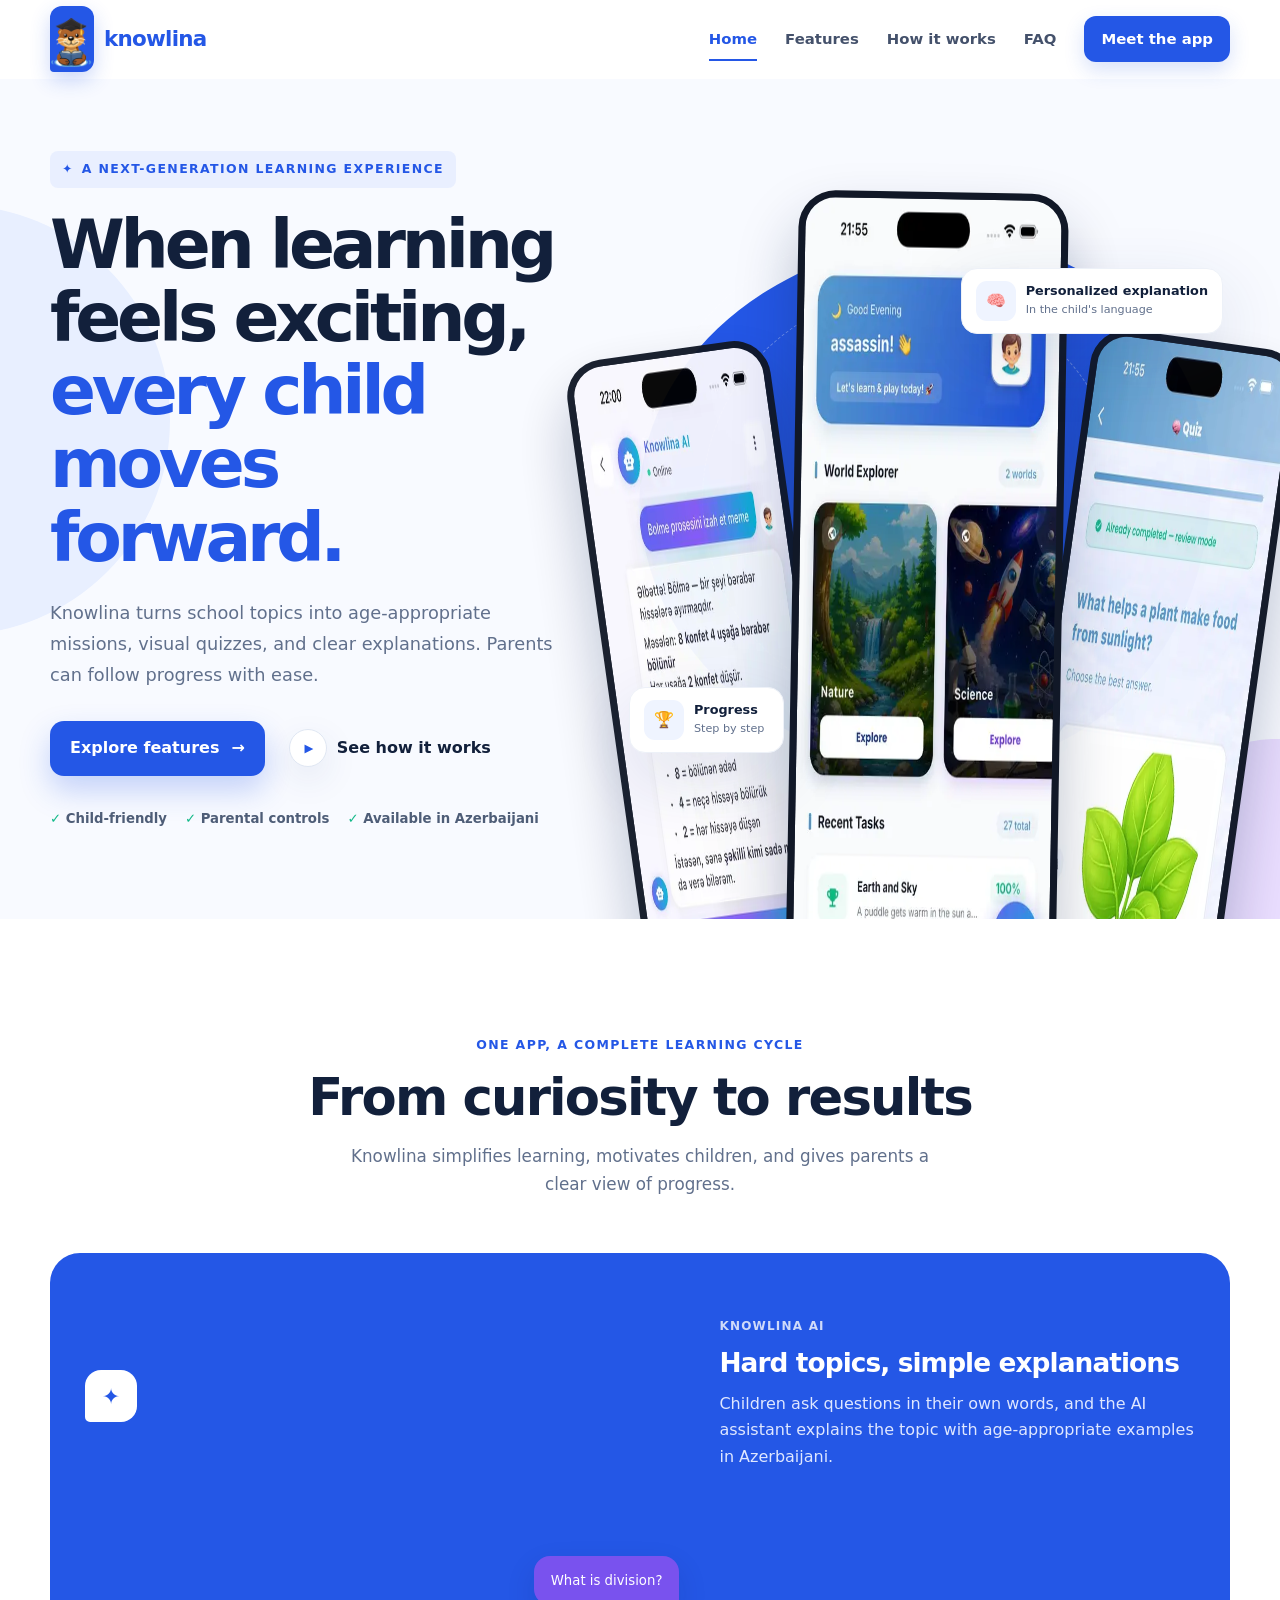
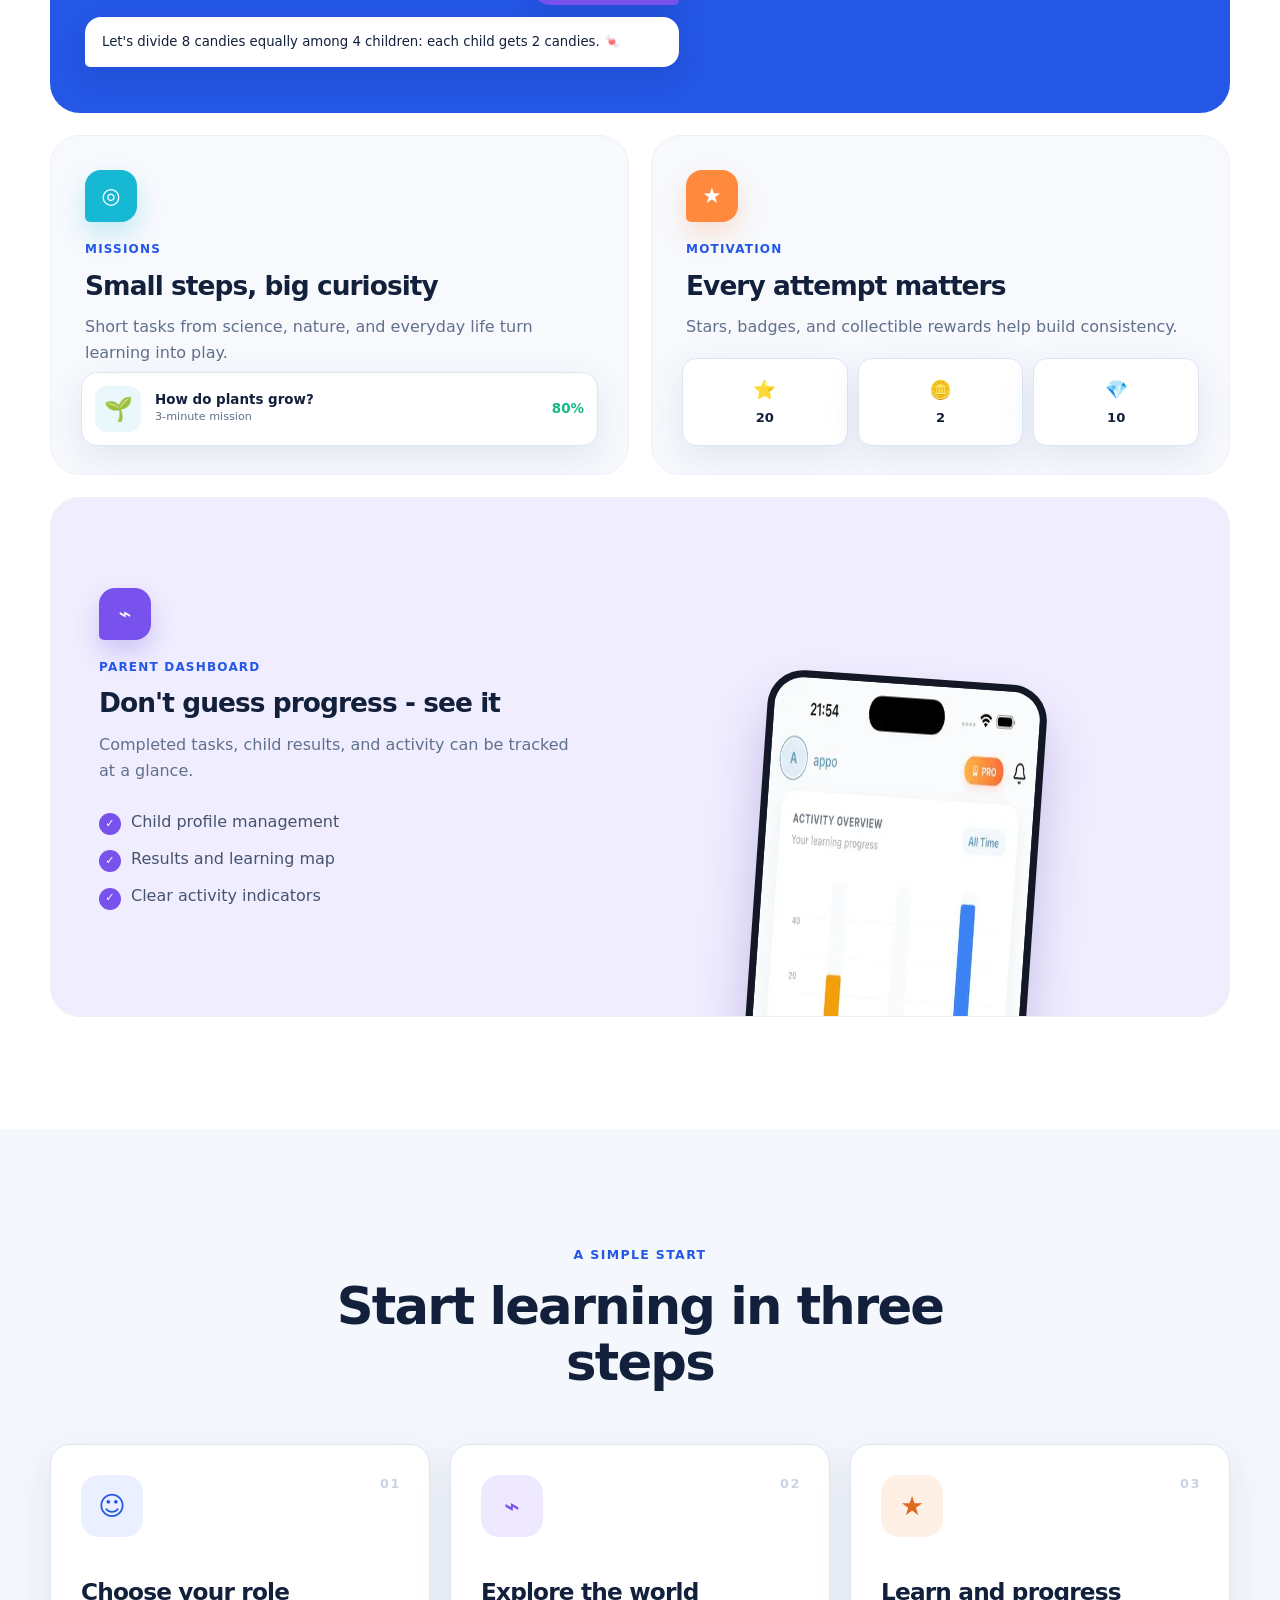
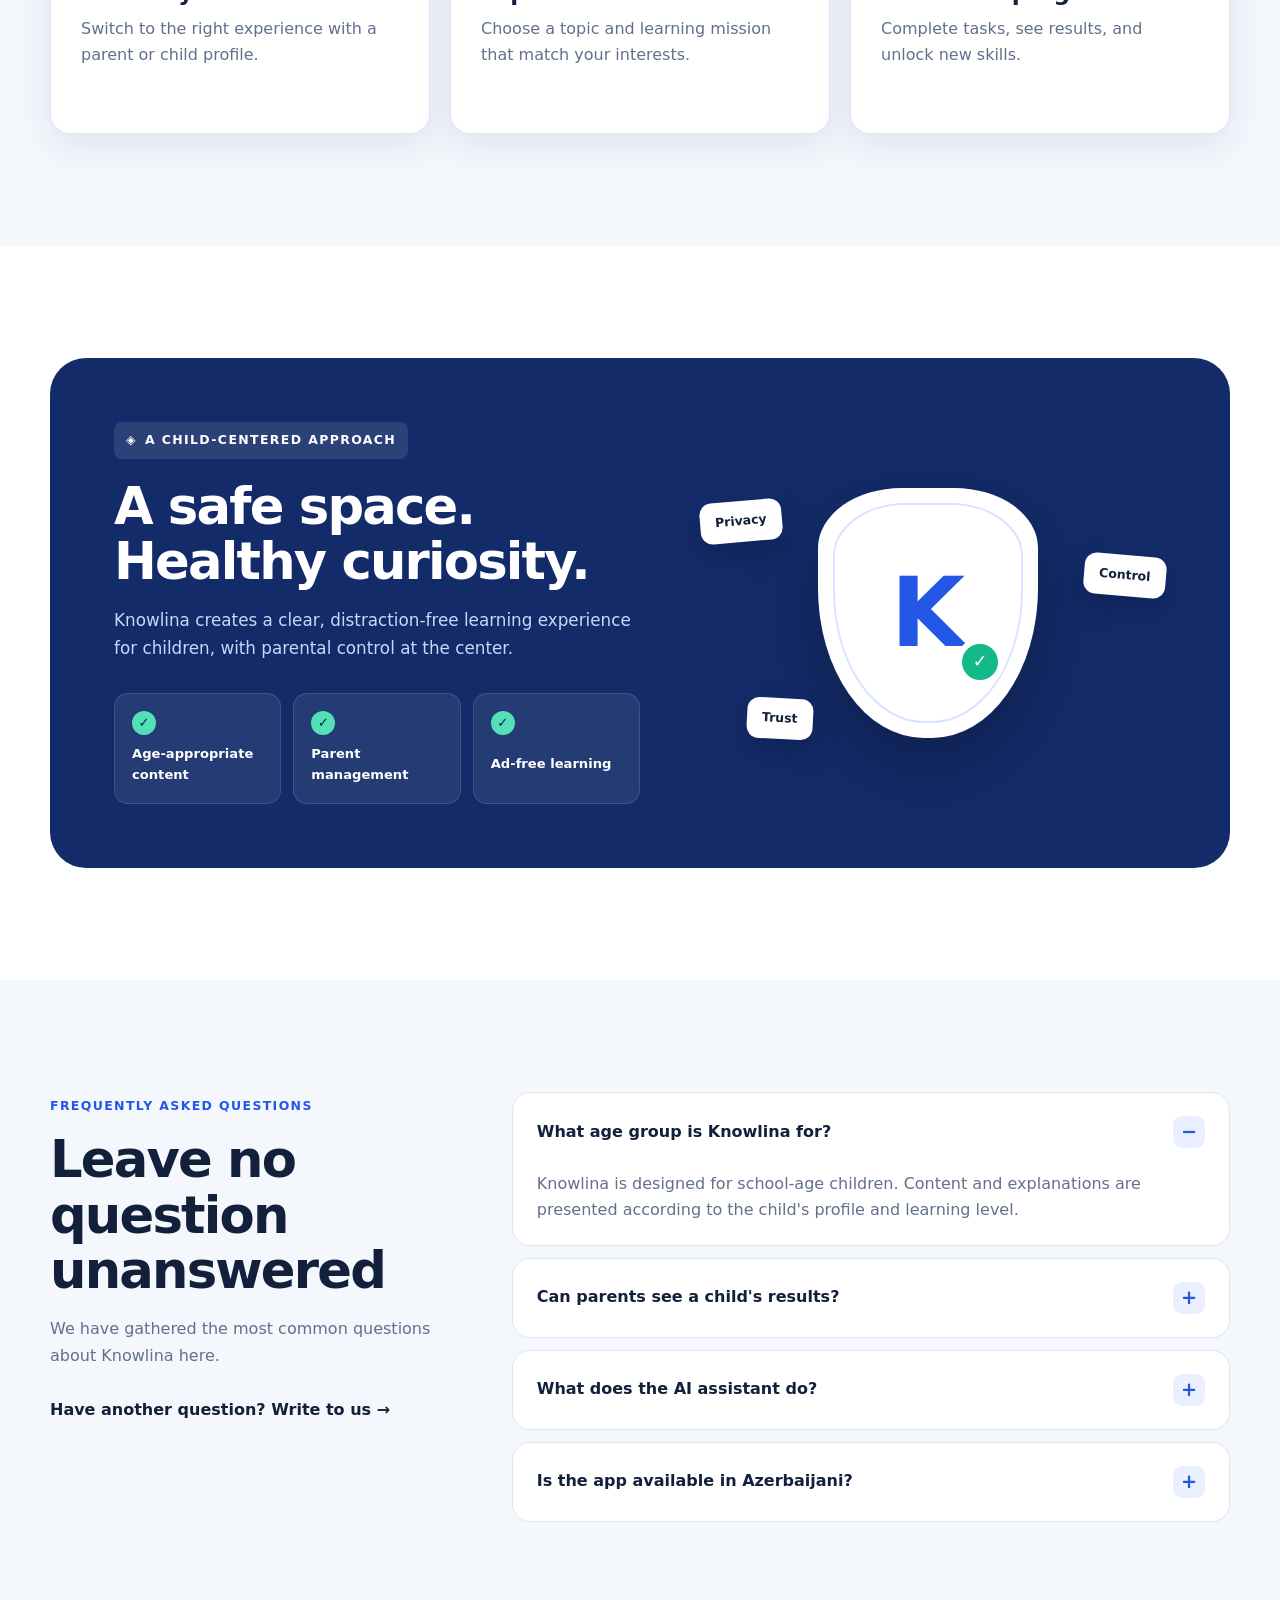
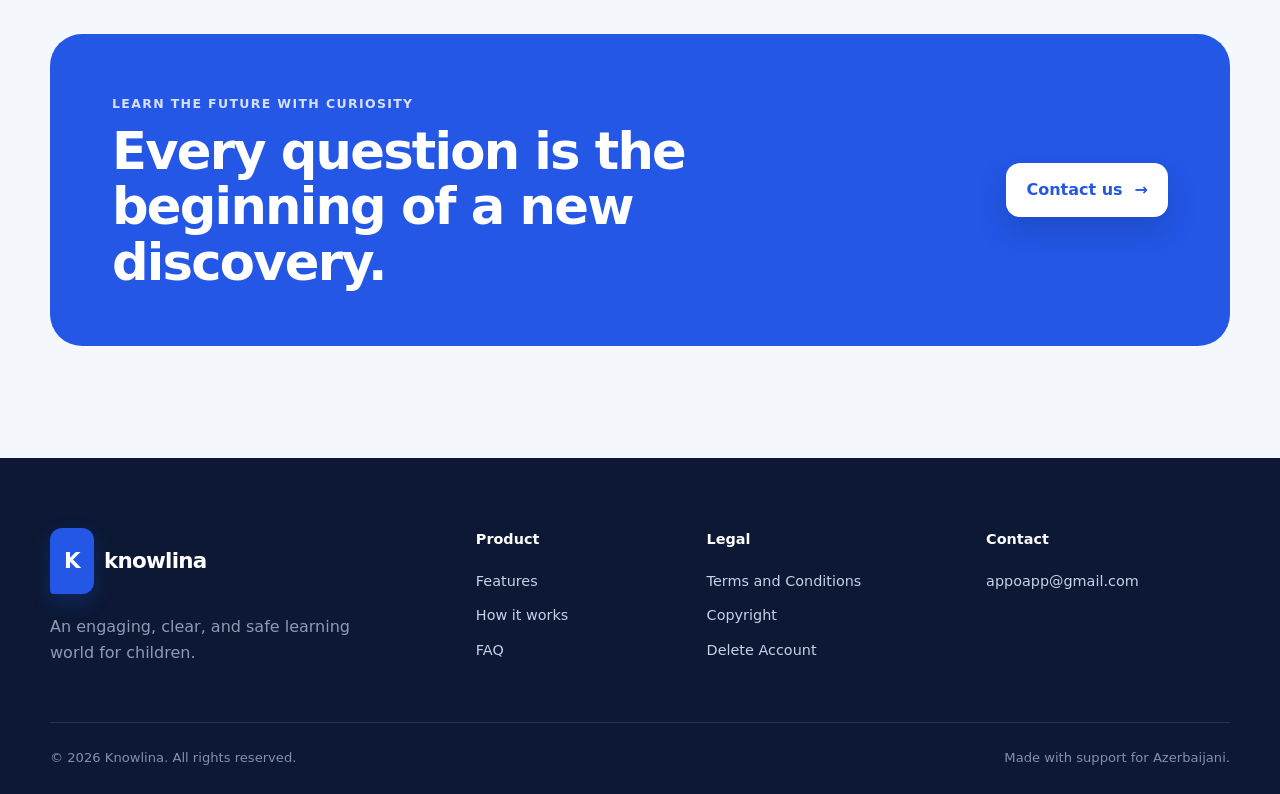
==== commit e52ddf3a: "first commit" ====
--- a/index.html
+++ b/index.html
@@ -204,7 +204,7 @@
         <p>An engaging, clear, and safe learning world for children.</p>
       </div>
       <div class="footer-links"><strong>Product</strong><a href="#features">Features</a><a href="#how-it-works">How it works</a><a href="#faq">FAQ</a></div>
-      <div class="footer-links"><strong>Legal</strong><a href="terms.html">Terms and Conditions</a><a href="copyright.html">Copyright</a></div>
+      <div class="footer-links"><strong>Legal</strong><a href="terms.html">Terms and Conditions</a><a href="copyright.html">Copyright</a><a href="p/delete-account/">Delete Account</a></div>
       <div class="footer-links"><strong>Contact</strong><a href="mailto:appoapp@gmail.com">appoapp@gmail.com</a></div>
     </div>
     <div class="container footer-bottom"><span>© <span data-year>2026</span> Knowlina. All rights reserved.</span><span>Made with support for Azerbaijani.</span></div>
--- a/styles.css
+++ b/styles.css
@@ -192,6 +192,7 @@
 .legal-page { background: #f7f9fd; }
 .legal-hero { color: #fff; background: var(--blue); }
 .legal-hero-violet { background: #5638bd; }
+.legal-hero-mint { background: #0f766e; }
 .legal-hero-inner { position: relative; min-height: 390px; display: flex; flex-direction: column; align-items: center; justify-content: center; padding-block: 72px; text-align: center; overflow: hidden; }
 .legal-hero-inner::before, .legal-hero-inner::after { content: ""; position: absolute; border: 1px solid rgba(255,255,255,.15); border-radius: 50%; }
 .legal-hero-inner::before { width: 300px; height: 300px; left: -130px; top: -120px; }
@@ -200,6 +201,7 @@
 .back-link:hover { color: #fff; }
 .legal-symbol { width: 56px; height: 56px; display: grid; place-items: center; margin-bottom: 18px; color: var(--blue); background: #fff; border-radius: 16px; box-shadow: 0 14px 30px rgba(10,27,80,.2); font-size: 1.7rem; font-weight: 900; }
 .legal-hero-violet .legal-symbol { color: #5638bd; }
+.legal-hero-mint .legal-symbol { color: #0f766e; }
 .legal-hero h1 { margin-bottom: 15px; font-size: clamp(2.6rem, 5vw, 4.5rem); }
 .legal-hero p { max-width: 650px; margin-bottom: 20px; color: #dbe4ff; font-size: 1.05rem; }
 .updated { padding: 7px 11px; background: rgba(255,255,255,.12); border-radius: 8px; font-size: .76rem; font-weight: 700; }
@@ -212,6 +214,7 @@
 .legal-content { min-width: 0; }
 .legal-note { margin-bottom: 42px; padding: 24px 26px; background: #eaf0ff; border-left: 4px solid var(--blue); border-radius: 0 16px 16px 0; }
 .legal-note-violet { background: #f0ecff; border-left-color: var(--violet); }
+.legal-note-mint { background: #e9fbf7; border-left-color: var(--mint); }
 .legal-note strong { display: block; margin-bottom: 6px; }
 .legal-note p { margin: 0; }
 .legal-content > section { position: relative; padding: 0 0 40px 62px; scroll-margin-top: 110px; }
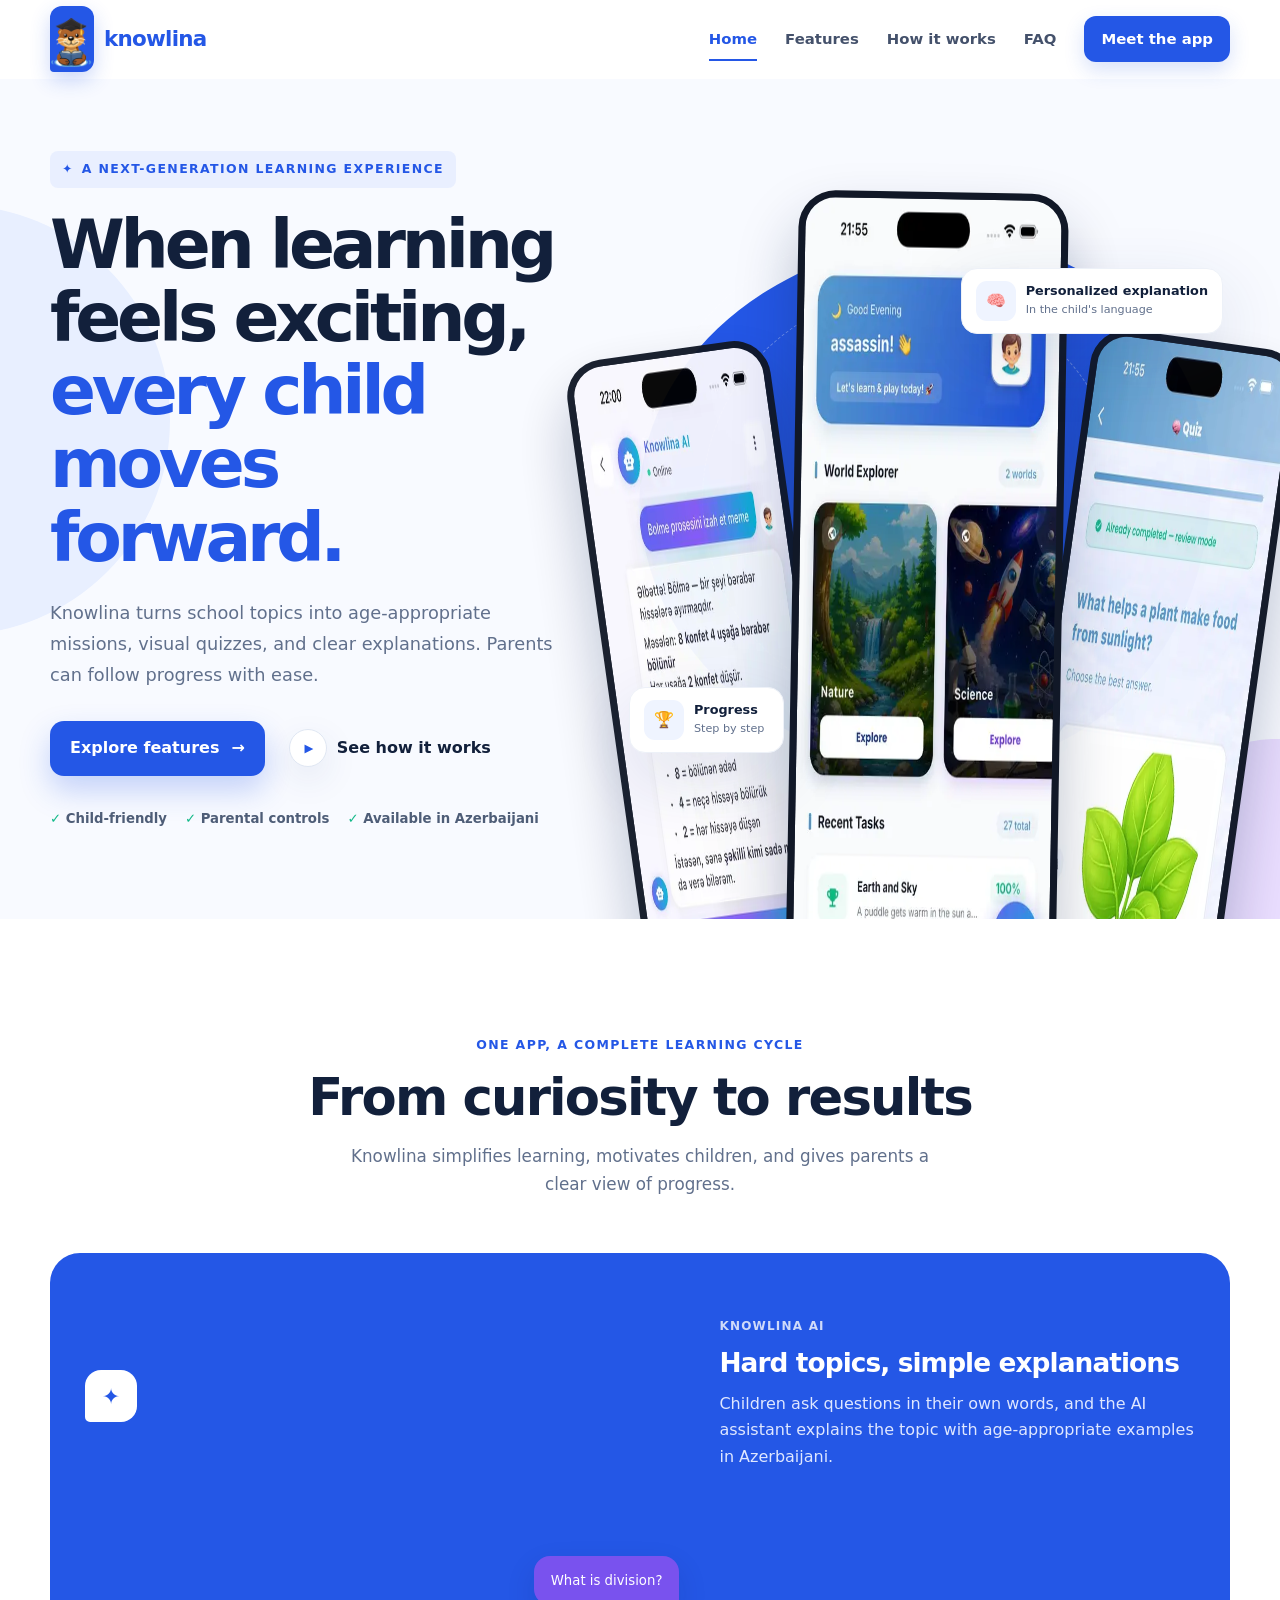
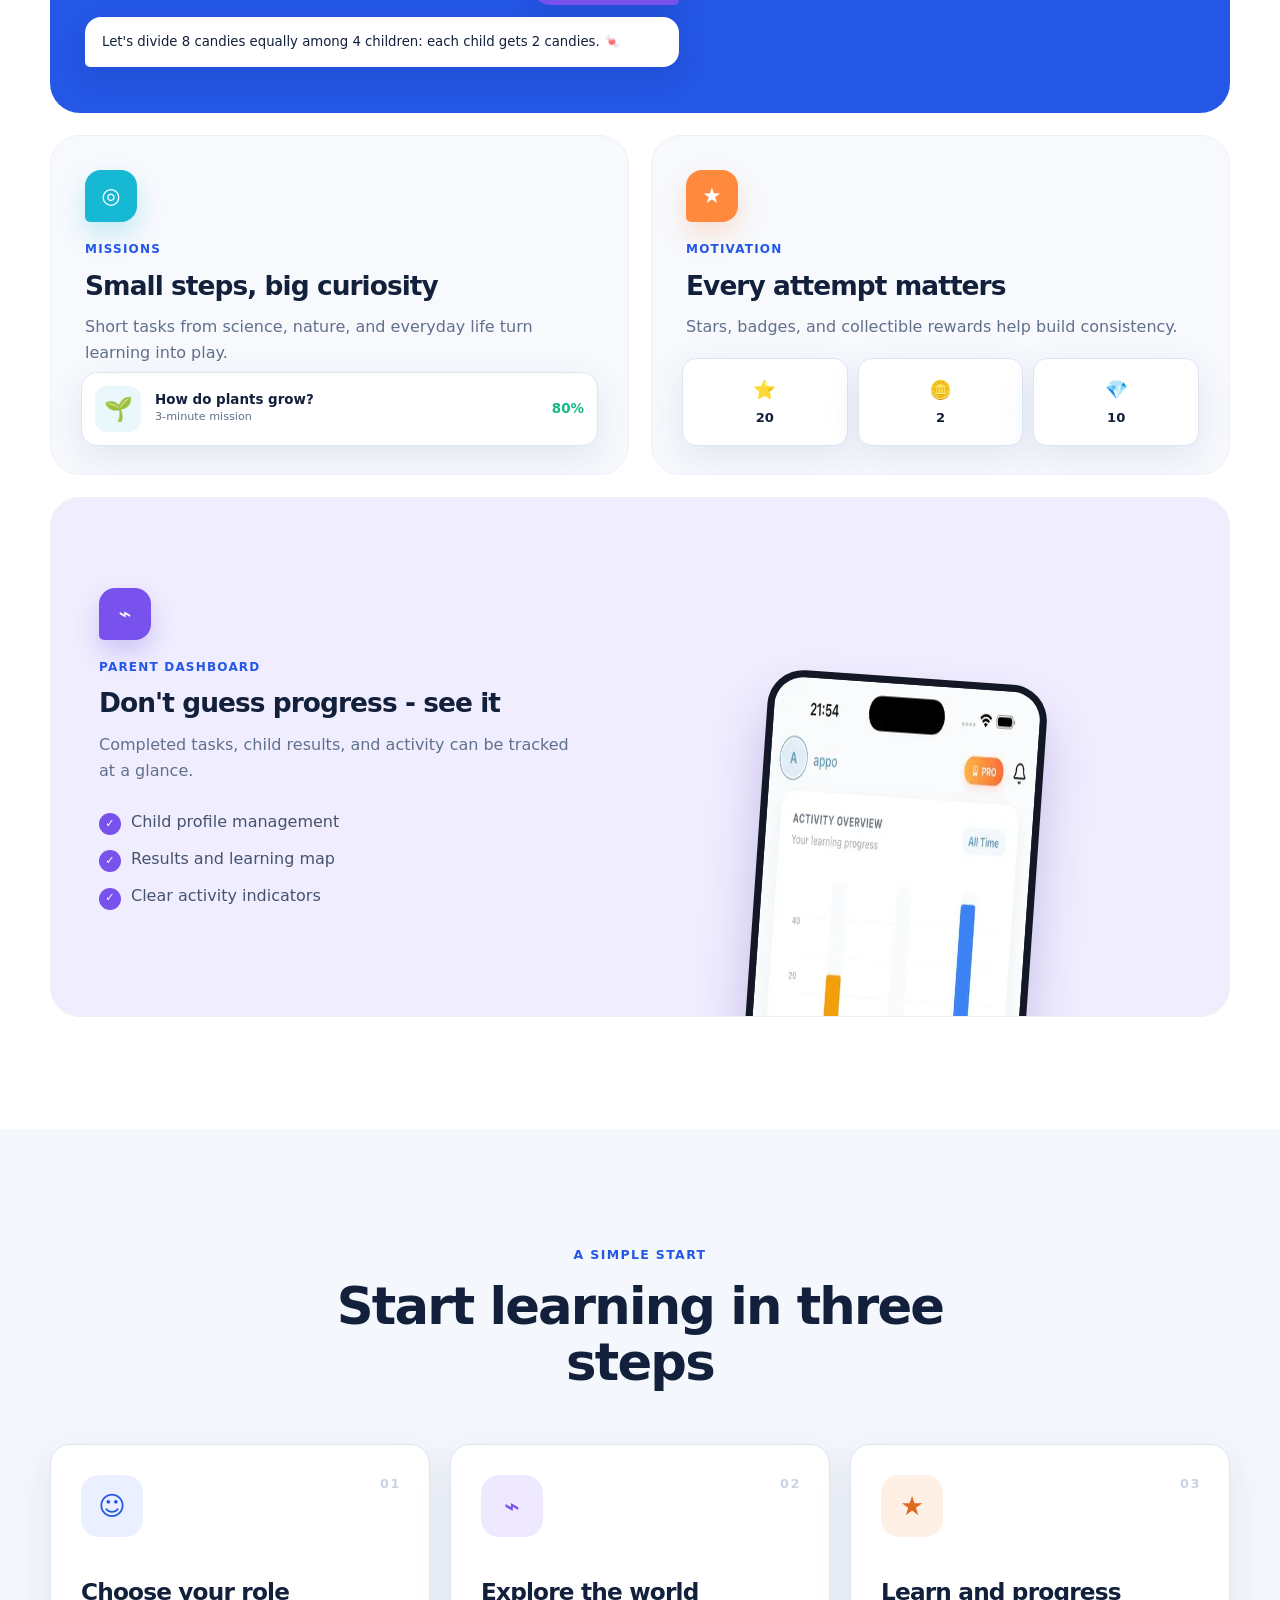
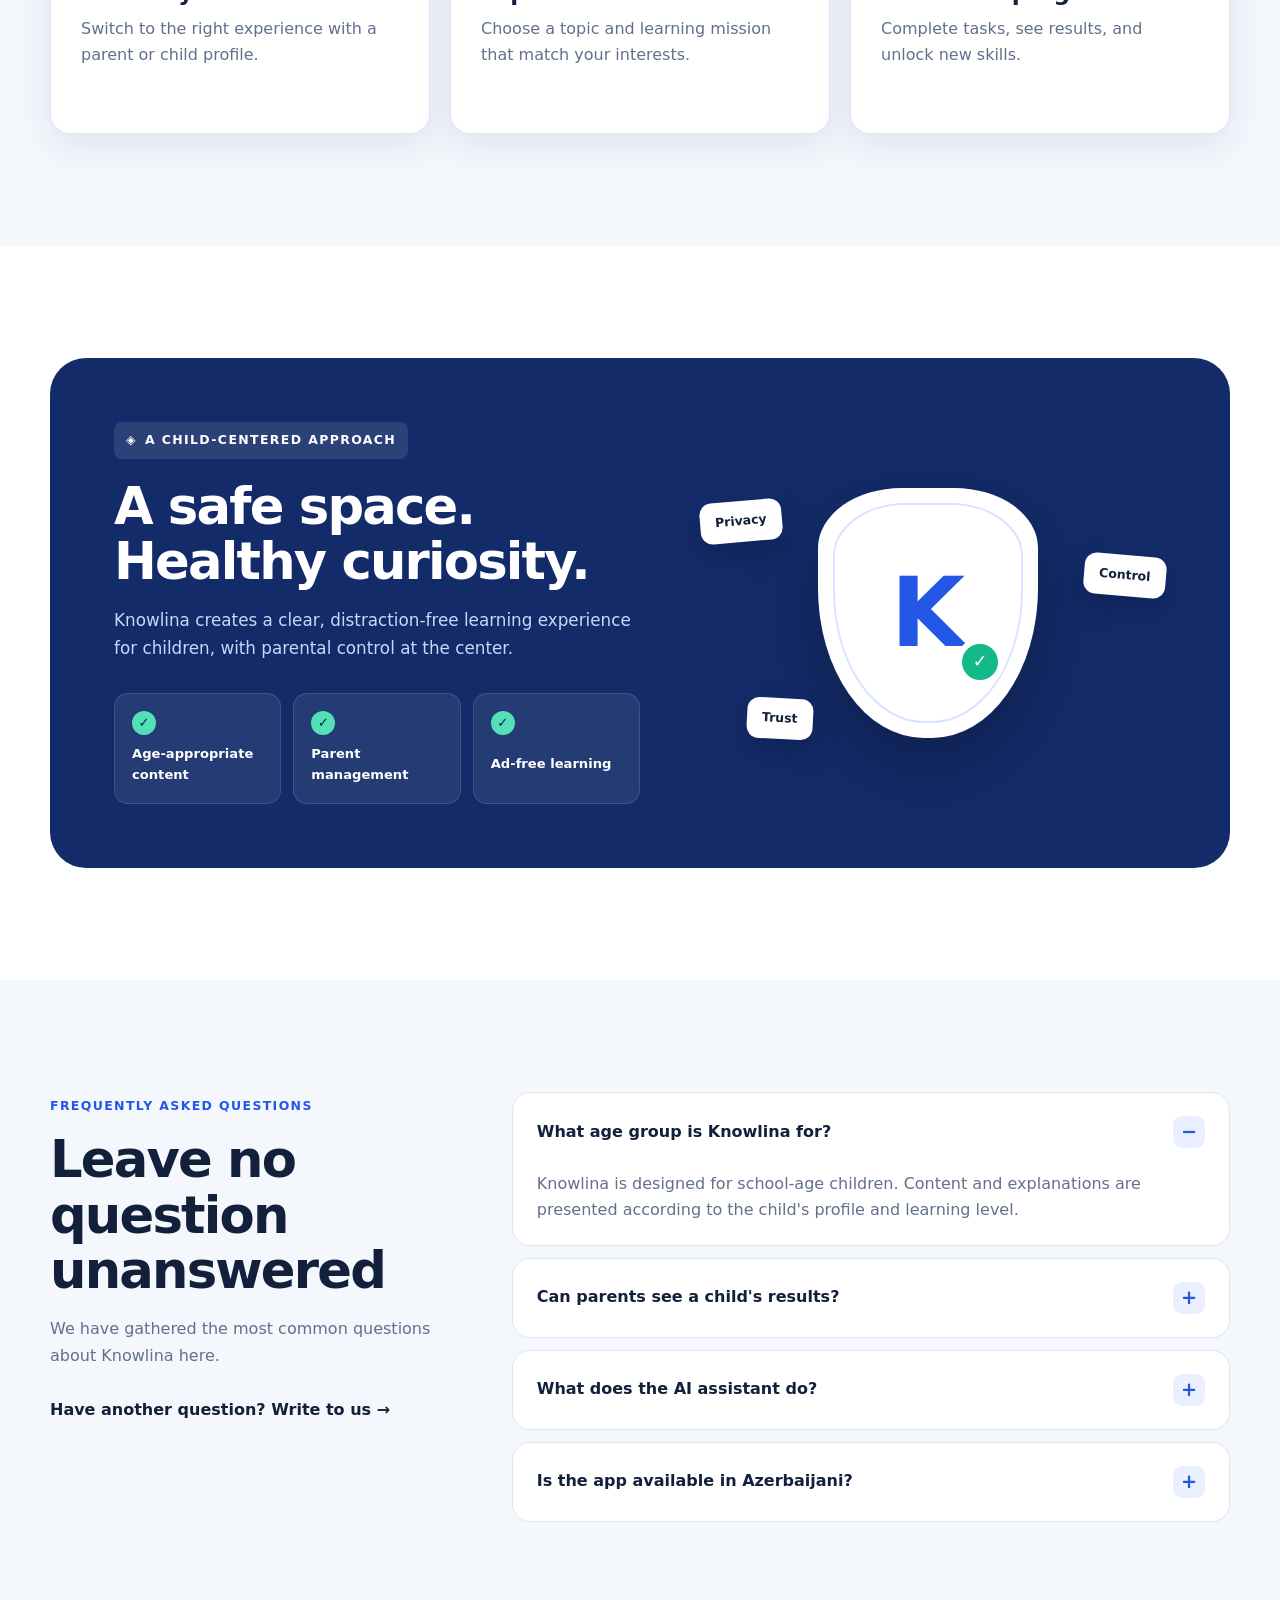
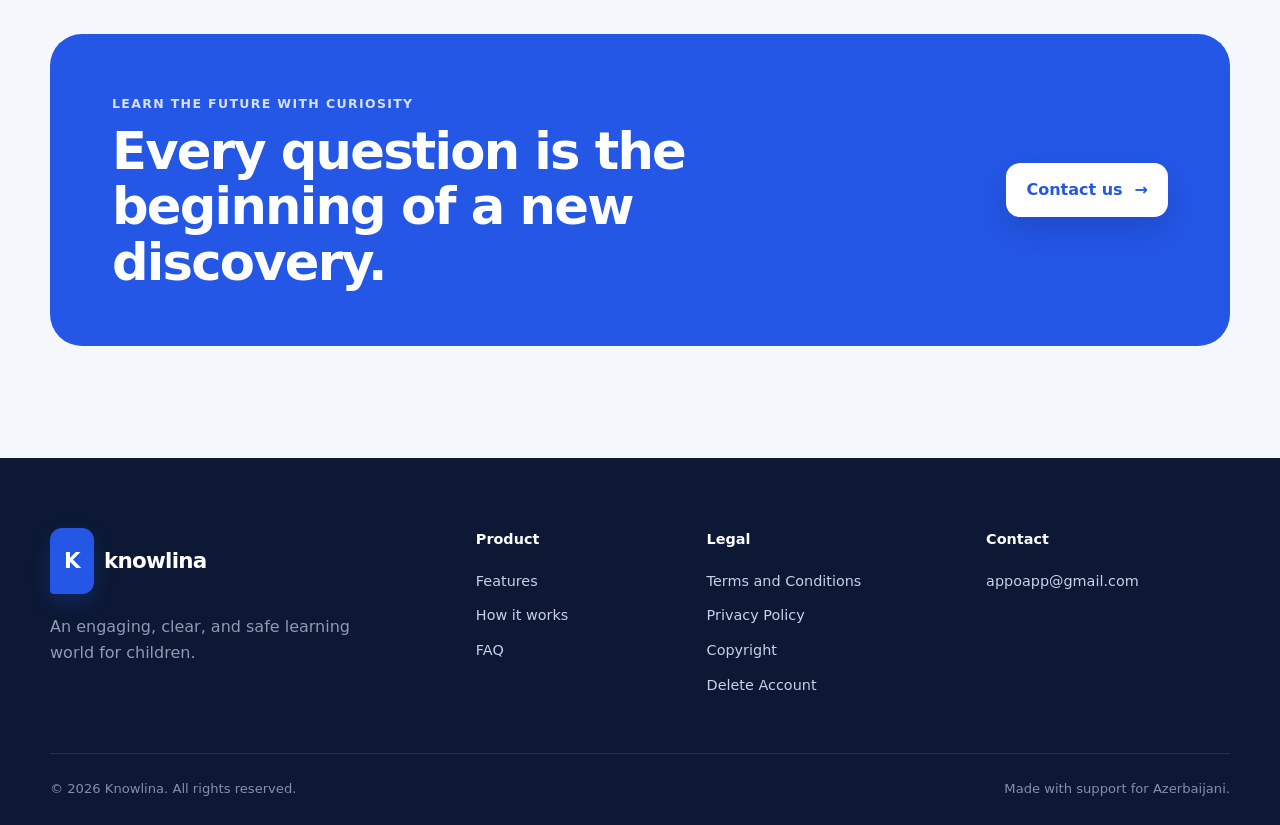
==== commit 02f0bd5c: "edit menu name" ====
--- a/index.html
+++ b/index.html
@@ -204,7 +204,7 @@
         <p>An engaging, clear, and safe learning world for children.</p>
       </div>
       <div class="footer-links"><strong>Product</strong><a href="#features">Features</a><a href="#how-it-works">How it works</a><a href="#faq">FAQ</a></div>
-      <div class="footer-links"><strong>Legal</strong><a href="terms.html">Terms and Conditions</a><a href="copyright.html">Copyright</a><a href="p/delete-account/">Delete Account</a></div>
+      <div class="footer-links"><strong>Legal</strong><a href="terms.html">Terms and Conditions</a><a href="privacy-policy.html">Privacy Policy</a><a href="copyright.html">Copyright</a><a href="p/delete-account/">Delete Account</a></div>
       <div class="footer-links"><strong>Contact</strong><a href="mailto:appoapp@gmail.com">appoapp@gmail.com</a></div>
     </div>
     <div class="container footer-bottom"><span>© <span data-year>2026</span> Knowlina. All rights reserved.</span><span>Made with support for Azerbaijani.</span></div>
